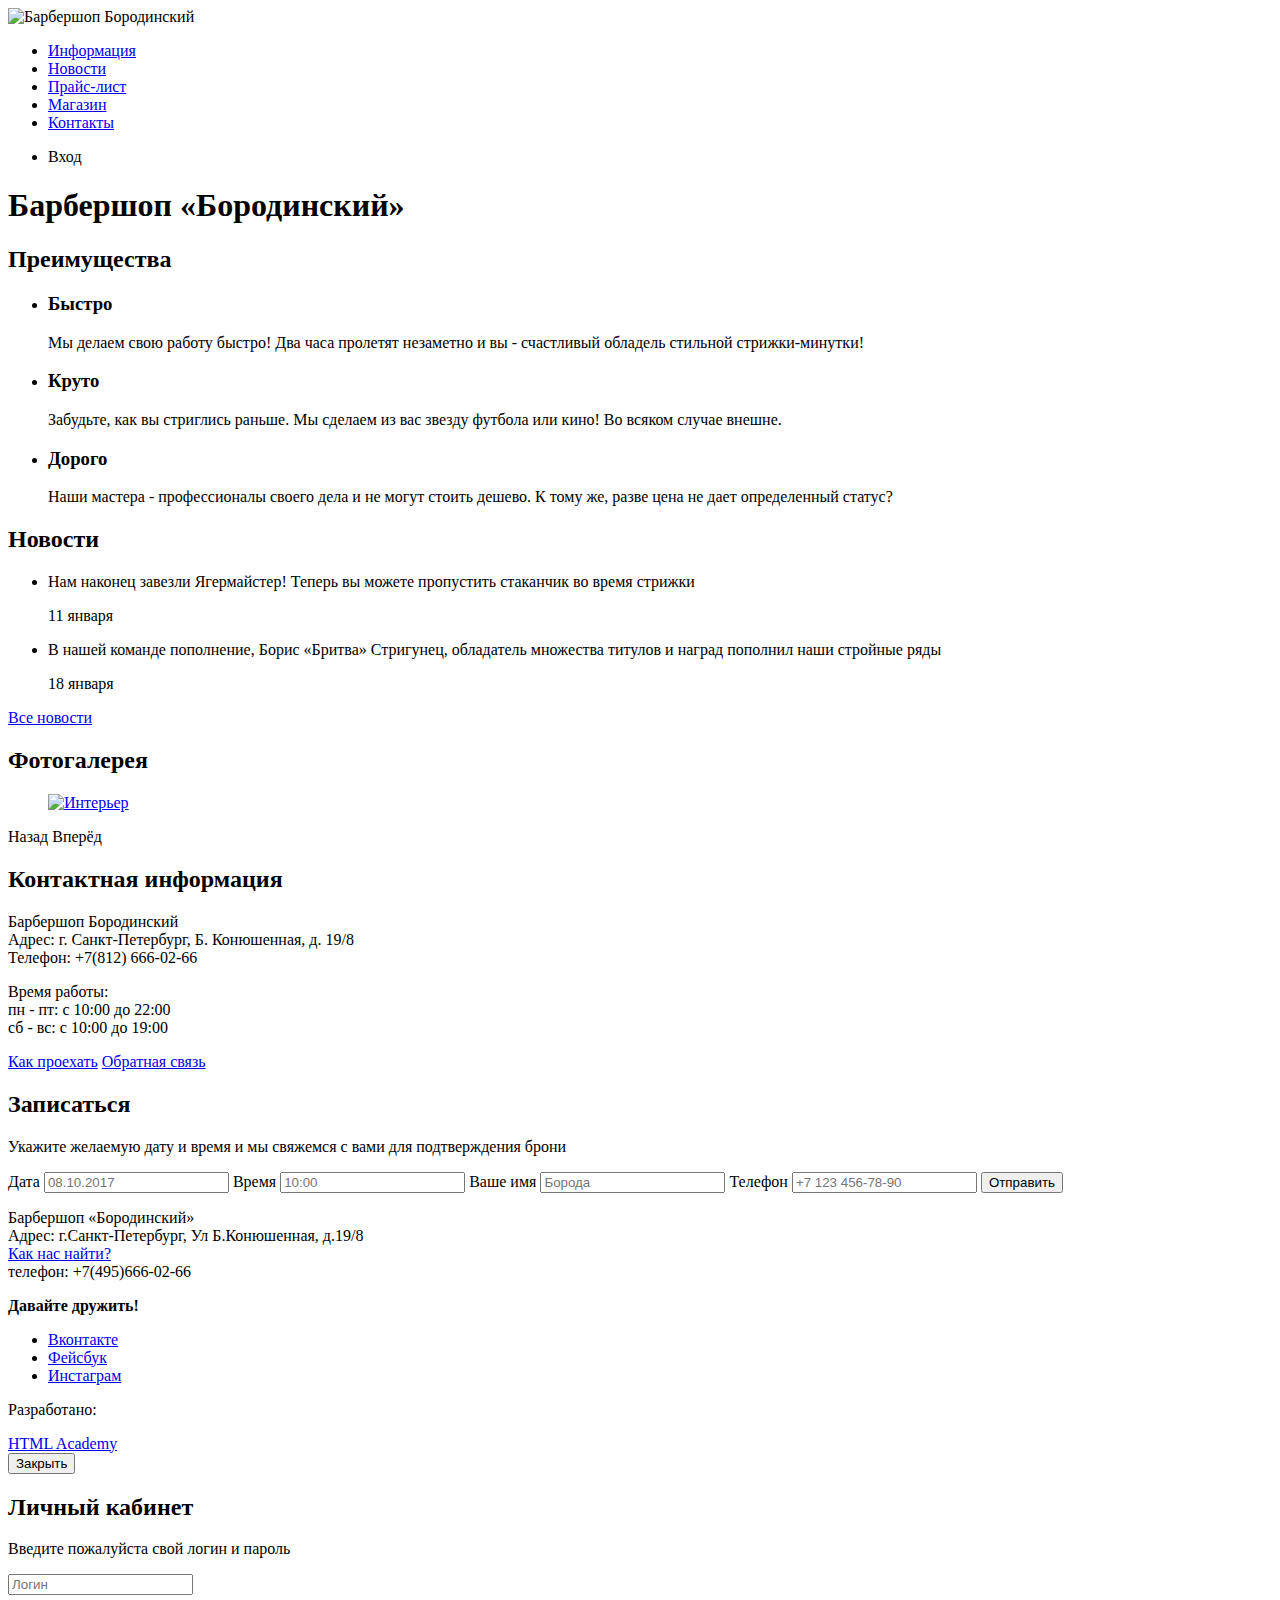
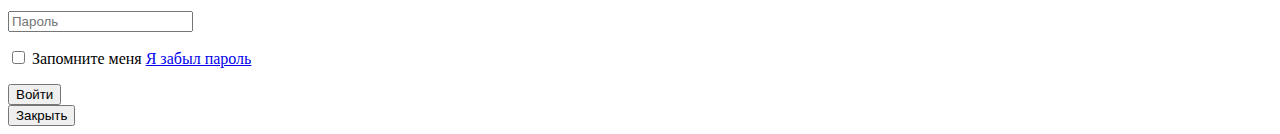
==== index.html @ fb4263bc "Небольшие поправки" ====
<!DOCTYPE html>
<html>
  <head>
    <meta charset="utf-8">
    <title>Барбершоп «Бородинский»</title>
  </head>
  <body>
    <header>
      <nav class="main-navigation">
        <div class="index-logo">
          <img src="img/index-logo.png" alt="Барбершоп Бородинский" width="368" height="204">
        </div>
        <ul class="site-navigation">
          <li>
            <a href="info.html">Информация</a>
          </li>
          <li>
            <a href="news.html">Новости</a>
          </li>
          <li>
            <a href="price.html">Прайс-лист</a>
          </li>
          <li>
            <a href="catalog.html">Магазин</a>
          </li>
          <li>
            <a href="contacts.html">Контакты</a>
          </li>
        </ul>
        <ul class="user-navigation">
          <li class="login-link">Вход</li>
        </ul>       
      </nav>
    </header>
    <main class="container">
      <h1 class="visually-hidden">Барбершоп «Бородинский»</h1>
      <section class="features">
        <h2 class="visually-hidden">Преимущества</h2>
        <ul class="features-list">
          <li class="features-item">
            <h3 class="features-name">Быстро</h3>
            <p>Мы делаем свою работу быстро! Два часа пролетят
               незаметно и вы - счастливый обладель стильной
             стрижки-минутки!</p>
          </li>
          <li class="features-item">
            <h3 class="features-name">Круто</h3>
            <p>Забудьте, как вы стриглись раньше. Мы сделаем из вас
              звезду футбола или кино! Во всяком случае внешне.</p>
          </li>
          <li class="features-item">
            <h3 class="features-name">Дорого</h3>
            <p>Наши мастера - профессионалы своего дела и не могут
               стоить дешево. К тому же, разве цена не дает
             определенный статус?</p>
          </li>
        </ul>
      </section>
      <section class="news">
        <h2>Новости</h2>
        <ul class="news-list">
          <li class="news-item">
            <p>Нам наконец завезли Ягермайстер! Теперь вы можете
               пропустить стаканчик во время стрижки</p>
            <time datetime="2016-01-11">11 января</time>
          </li>
          <li class="news-item">
            <p>В нашей команде пополнение, Борис «Бритва» 
               Стригунец, обладатель множества титулов и наград
             пополнил наши стройные ряды</p>
            <time datetime="2016-01-18">18 января</time>
          </li>     
        </ul>
        <a class="btn" href="news.html">Все новости</a>
      </section>
      <section class="gallery">
        <h2>Фотогалерея</h2>
        <figure class="gallery-content">
          <a href="#">
            <img src="img/studio.jpg" alt="Интерьер" width="286" height="164">
          </a>
        </figure>
        <span class="btn gallery-btn gallery-btn-back">Назад</span>
        <span class="btn gallery-btn gallery-btn-next">Вперёд</span>
      </section>
      <section class="contacts">
        <h2>Контактная информация</h2>
          <p>
            Барбершоп Бородинский<br>
            Адрес: г. Санкт-Петербург, Б. Конюшенная, д. 19/8<br>
            Телефон: +7(812) 666-02-66
          </p>
          <p>
            Время работы:<br>
            пн - пт: с 10:00 до 22:00<br>
            сб - вс: с 10:00 до 19:00
          </p>
          <a class="btn contacts-btn" href="map.html">Как проехать</a>
          <a class="btn contacts-btn" href="contacts.html">Обратная связь</a>        
      </section>
      <section class="appointment">
        <h2>Записаться</h2>
        <p class="appointment-info">
          Укажите желаемую дату и время и мы свяжемся
          с вами для подтверждения брони
        </p>
        <form class="appointment-form" action="http://echo.htmlacademy.ru" method="post">
          <label>Дата
            <input type="text" name="data" value="" placeholder="08.10.2017">
          </label>
          <label>Время
            <input type="text" name="time" value="" placeholder="10:00">
          </label>
          <label>Ваше имя
            <input type="text" name="name" value="" placeholder="Борода">
          </label>
          <label>Телефон
            <input type="text" name="phone" value="" placeholder="+7 123 456-78-90">
          </label>
          <button type="submit" class="btn">Отправить</button>
        </form>
      </section>
    </main>
    <footer class="main-footer">
      <div class="footer-contacts">
        <p>
          Барбершоп «Бородинский»<br>
          Адрес: г.Санкт-Петербург, Ул Б.Конюшенная, д.19/8<br>
          <a href="map.html">Как нас найти?</a><br>
          телефон: +7(495)666-02-66
        </p>
      </div>
      <div class="footer-social">
        <b>Давайте дружить!</b>
        <ul>
          <li>
            <a class="social-btn social-btn-vk" href="#">Вконтакте</a>
          </li>
          <li>
            <a class="social-btn social-btn-fb" href="#">Фейсбук</a>
          </li>
          <li>
            <a class="social-btn social-btn-inst" href="#">Инстаграм</a>
          </li>
        </ul>
      </div>
      <div class="footer-copyright">
        <p>Разработано:</p>
        <a class="btn" href="http://htmlacademy.ru">HTML Academy</a>
      </div>
    </footer>
    <section class="modal modal-login">
      <button class="modal-content-close" type="button" title="Закрыть">Закрыть</button>
      <h2 class="modal-login-title">Личный кабинет</h2>
      <p>Введите пожалуйста свой логин и пароль</p>
      <form class="login-form" action="https://echo.htmlacademy.ru" method="post">
        <p>
          <input class="login-icon-user" type="text" name="login" placeholder="Логин">
        </p>
        <p>
          <input class="login-icon-password" type="password" name="password" placeholder="Пароль">
        </p>
        <p>
          <label class="login-checkbox">
            <input type="checkbox" name="remember" class="visually-hidden">
            Запомните меня
          </label>
          <a href="#" class="restore">Я забыл пароль</a>
        </p>
        <button class="btn" type="submit">Войти</button>      
      </form>  
    </section>
    <section class="modal modal-map">
      <button class="modal-content-close" type="button" title="Закрыть">Закрыть</button>
      <div id="yandex-map"></div>
    </section>
  </body>
</html>
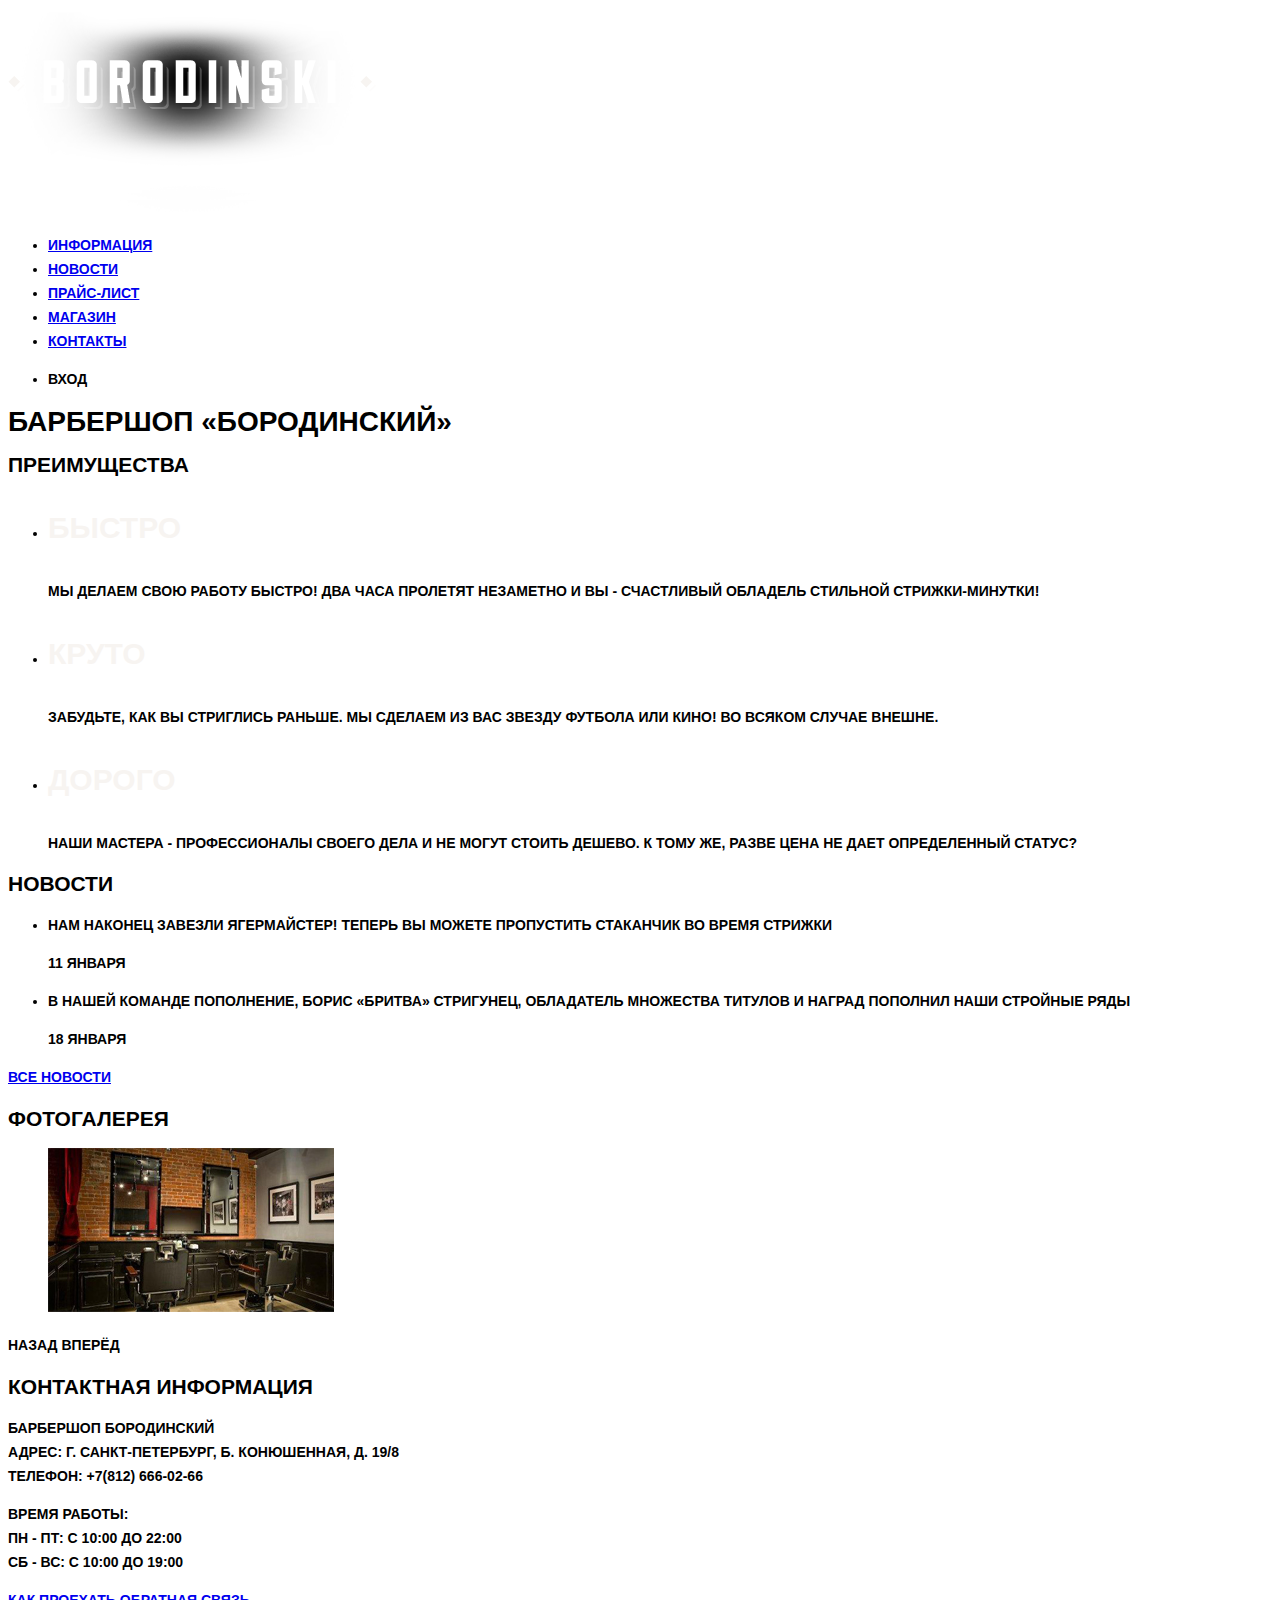
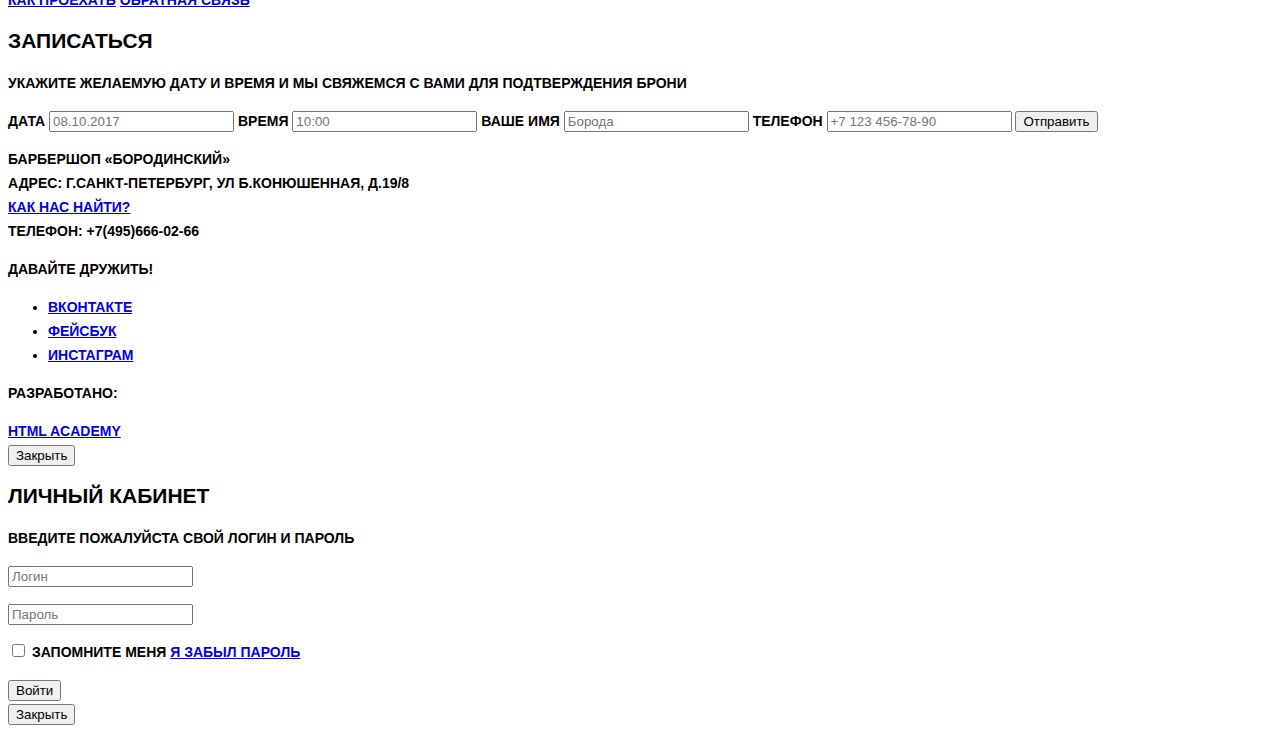
==== commit 23a06f30: "Текстовые стили для body и для заголовков двух типов" ====
--- a/index.html
+++ b/index.html
@@ -3,6 +3,7 @@
   <head>
     <meta charset="utf-8">
     <title>Барбершоп «Бородинский»</title>
+    <link href="css/style.css" rel="stylesheet">
   </head>
   <body>
     <header>
--- a/css/style.css
+++ b/css/style.css
@@ -0,0 +1,24 @@
+body {
+  font-size: 14px;
+  line-height: 24px;
+  color: #000000;
+  font-weight: bold;
+  font-family: "PT Sans Narrow", sans-serif;
+  text-transform: uppercase;
+}
+
+.page-title {
+  font-size: 30px;
+  line-height: 42px;
+  color: #000000;
+  font-weight: bold;
+  font-family: "PT Sans Narrow", sans-serif;
+}
+
+.features-name {
+  font-size: 30px;
+  line-height: 42px;
+  color: #f7f4f1;
+  font-weight: bold;
+  font-family: "PT Sans Narrow", sans-serif;
+}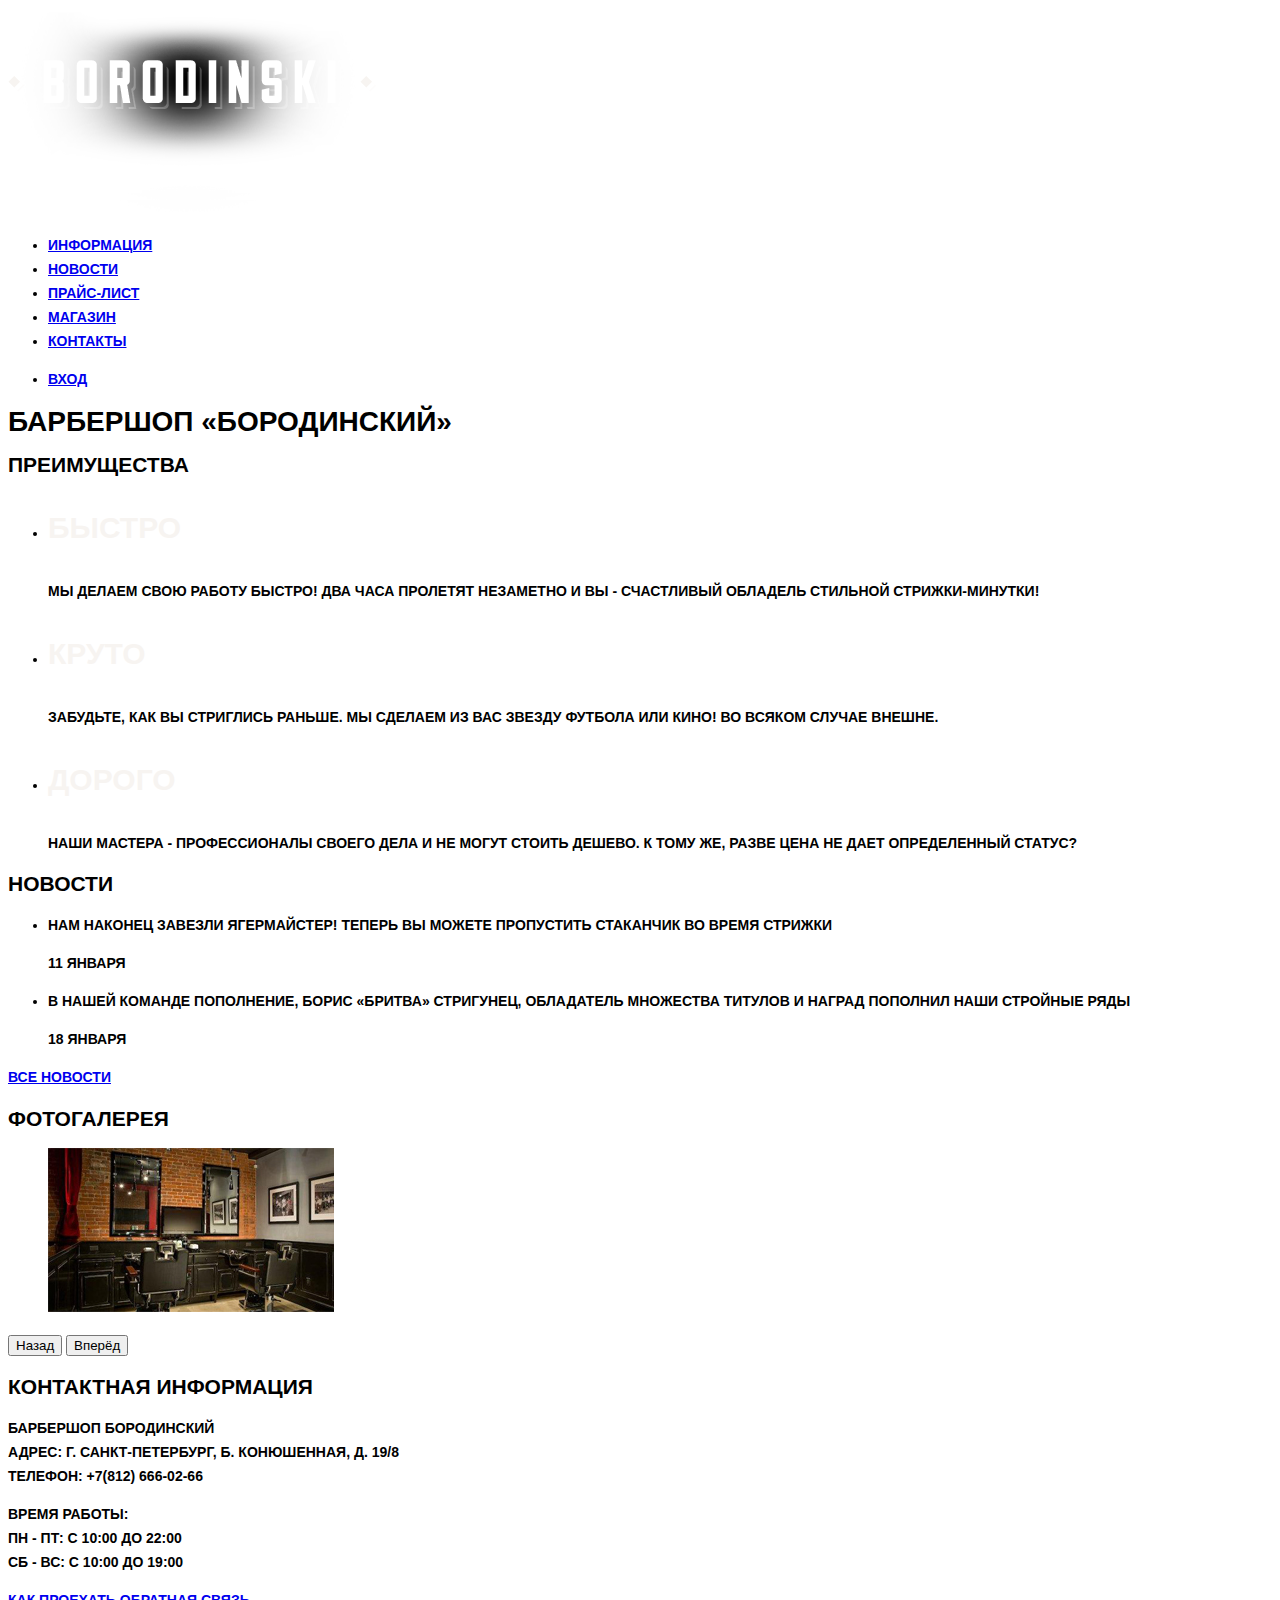
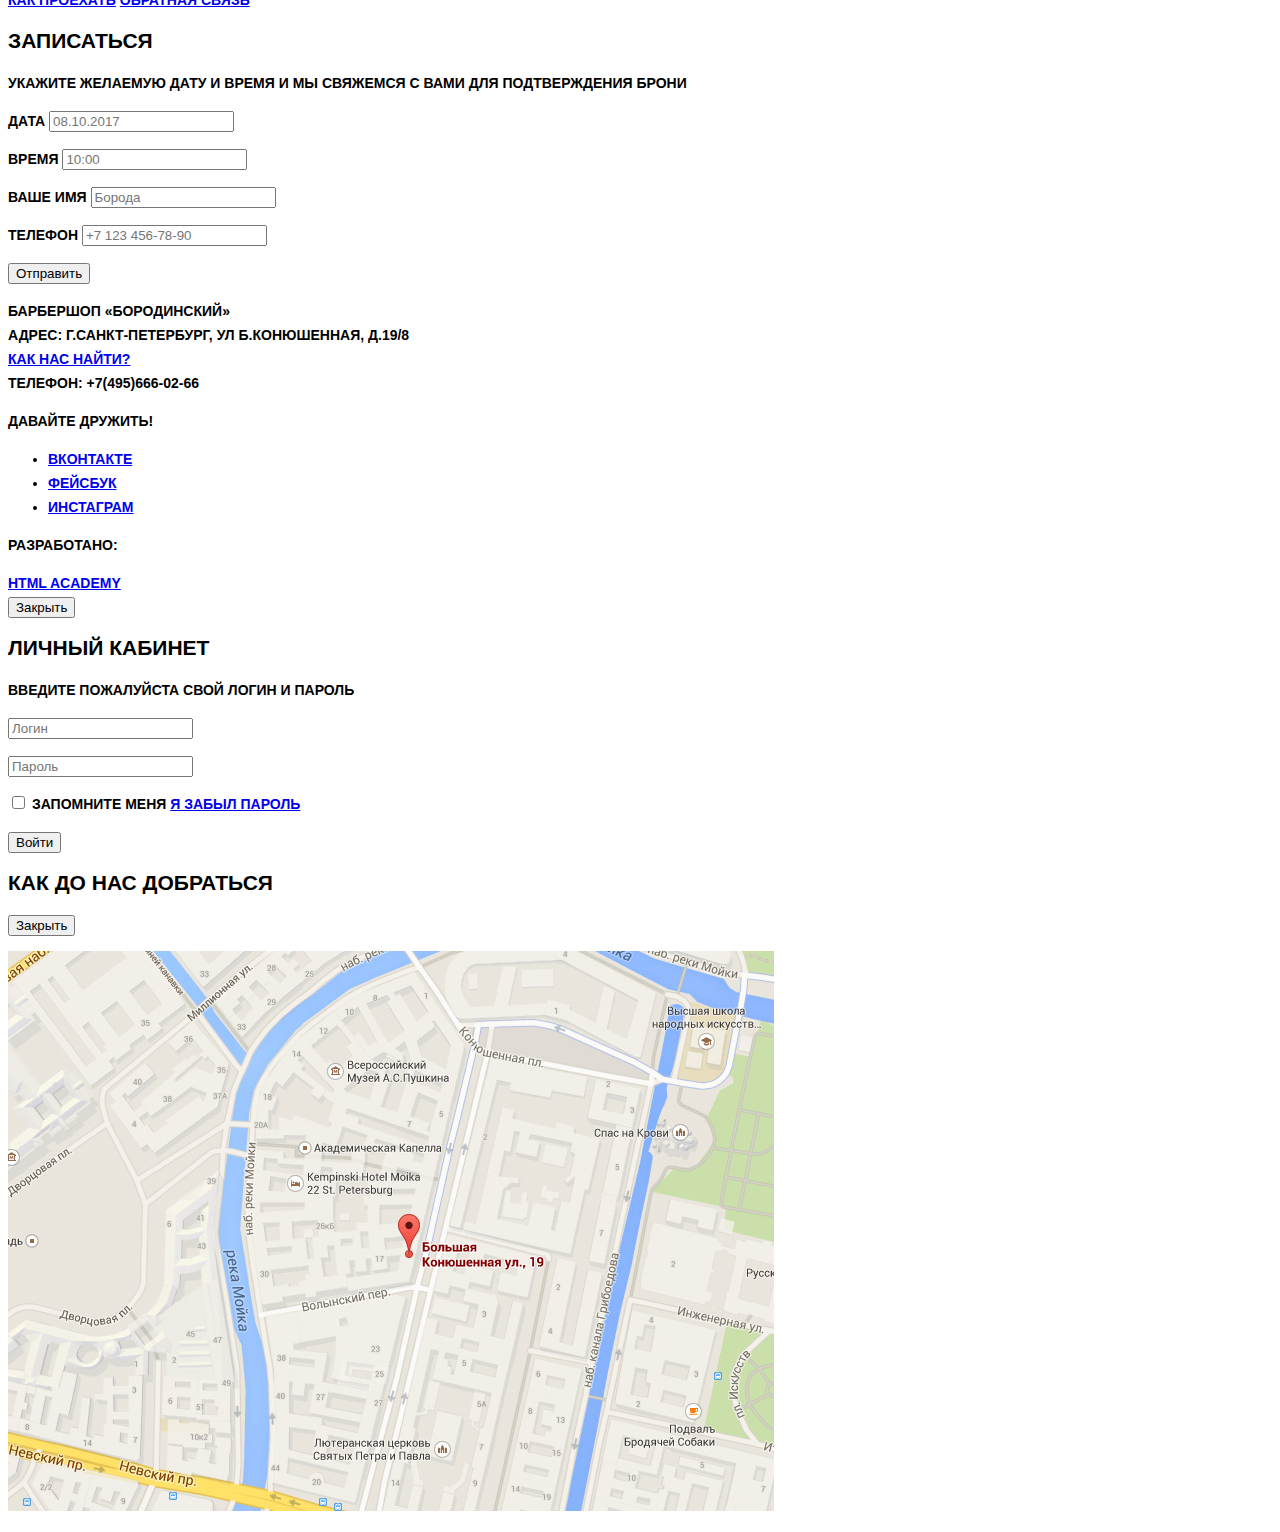
==== commit 7d93d147: "Изменения по доступности" ====
--- a/index.html
+++ b/index.html
@@ -1,12 +1,12 @@
 <!DOCTYPE html>
-<html>
+<html lang="ru">
   <head>
     <meta charset="utf-8">
     <title>Барбершоп «Бородинский»</title>
     <link href="css/style.css" rel="stylesheet">
   </head>
   <body>
-    <header>
+    <header class="main-header">
       <nav class="main-navigation">
         <div class="index-logo">
           <img src="img/index-logo.png" alt="Барбершоп Бородинский" width="368" height="204">
@@ -29,7 +29,9 @@
           </li>
         </ul>
         <ul class="user-navigation">
-          <li class="login-link">Вход</li>
+          <li class="login-link">
+            <a class="login-link" href="login.html">Вход</a>
+          </li>
         </ul>       
       </nav>
     </header>
@@ -81,8 +83,8 @@
             <img src="img/studio.jpg" alt="Интерьер" width="286" height="164">
           </a>
         </figure>
-        <span class="btn gallery-btn gallery-btn-back">Назад</span>
-        <span class="btn gallery-btn gallery-btn-next">Вперёд</span>
+        <button class="btn gallery-btn gallery-btn-back" type="button">Назад</button>
+        <button class="btn gallery-btn gallery-btn-next" type="button">Вперёд</button>
       </section>
       <section class="contacts">
         <h2>Контактная информация</h2>
@@ -106,18 +108,22 @@
           с вами для подтверждения брони
         </p>
         <form class="appointment-form" action="http://echo.htmlacademy.ru" method="post">
-          <label>Дата
-            <input type="text" name="data" value="" placeholder="08.10.2017">
-          </label>
-          <label>Время
-            <input type="text" name="time" value="" placeholder="10:00">
-          </label>
-          <label>Ваше имя
-            <input type="text" name="name" value="" placeholder="Борода">
-          </label>
-          <label>Телефон
-            <input type="text" name="phone" value="" placeholder="+7 123 456-78-90">
-          </label>
+          <p class="appointment-item">
+            <label for="appointment-data">Дата</label>
+            <input id="appointment-data" type="text" name="data" value="" placeholder="08.10.2017">     
+          </p>  
+          <p class="appointment-item">
+            <label for="appointment-time">Время</label>
+            <input id="appointment-time" type="text" name="time" value="" placeholder="10:00">
+          </p>
+          <p class="appointment-item">
+            <label for="appointment-name">Ваше имя</label>
+              <input id="appointment-name" type="text" name="name" value="" placeholder="Борода">          
+          </p>
+          <p class="appointment-item">
+            <label for="appointment-phone">Телефон</label>
+            <input id="appointment-phone" type="text" name="phone" value="" placeholder="+7 123 456-78-90"> 
+          </p>
           <button type="submit" class="btn">Отправить</button>
         </form>
       </section>
@@ -151,19 +157,23 @@
       </div>
     </footer>
     <section class="modal modal-login">
-      <button class="modal-content-close" type="button" title="Закрыть">Закрыть</button>
+      <button class="modal-close" type="button" title="Закрыть">Закрыть</button>
       <h2 class="modal-login-title">Личный кабинет</h2>
       <p>Введите пожалуйста свой логин и пароль</p>
       <form class="login-form" action="https://echo.htmlacademy.ru" method="post">
         <p>
-          <input class="login-icon-user" type="text" name="login" placeholder="Логин">
+          <label for="user-login" class="visually-hidden"></label>
+          <input id="user-login" class="login-icon-user" type="text" name="login" placeholder="Логин">
         </p>
         <p>
-          <input class="login-icon-password" type="password" name="password" placeholder="Пароль">
+          <label for="user-password" class="visually-hidden"></label>
+          <input id="user-password" class="login-icon-password" type="password" 
+            name="password" placeholder="Пароль">
         </p>
-        <p>
+        <p class="login-password-info">
           <label class="login-checkbox">
             <input type="checkbox" name="remember" class="visually-hidden">
+            <span class="checkbox-indicator"></span>
             Запомните меня
           </label>
           <a href="#" class="restore">Я забыл пароль</a>
@@ -172,7 +182,12 @@
       </form>  
     </section>
     <section class="modal modal-map">
-      <button class="modal-content-close" type="button" title="Закрыть">Закрыть</button>
+      <h2 class="visually-hidden">Как до нас добраться</h2>
+      <button class="modal-close" type="button" title="Закрыть">Закрыть</button>
+      <p>
+        <img src="img/map.jpg" width="766" height="560" 
+          alt="Офис компании ул. Большая Конюшенная 19/8, Санкт-Петербург">
+      </p>     
       <div id="yandex-map"></div>
     </section>
   </body>
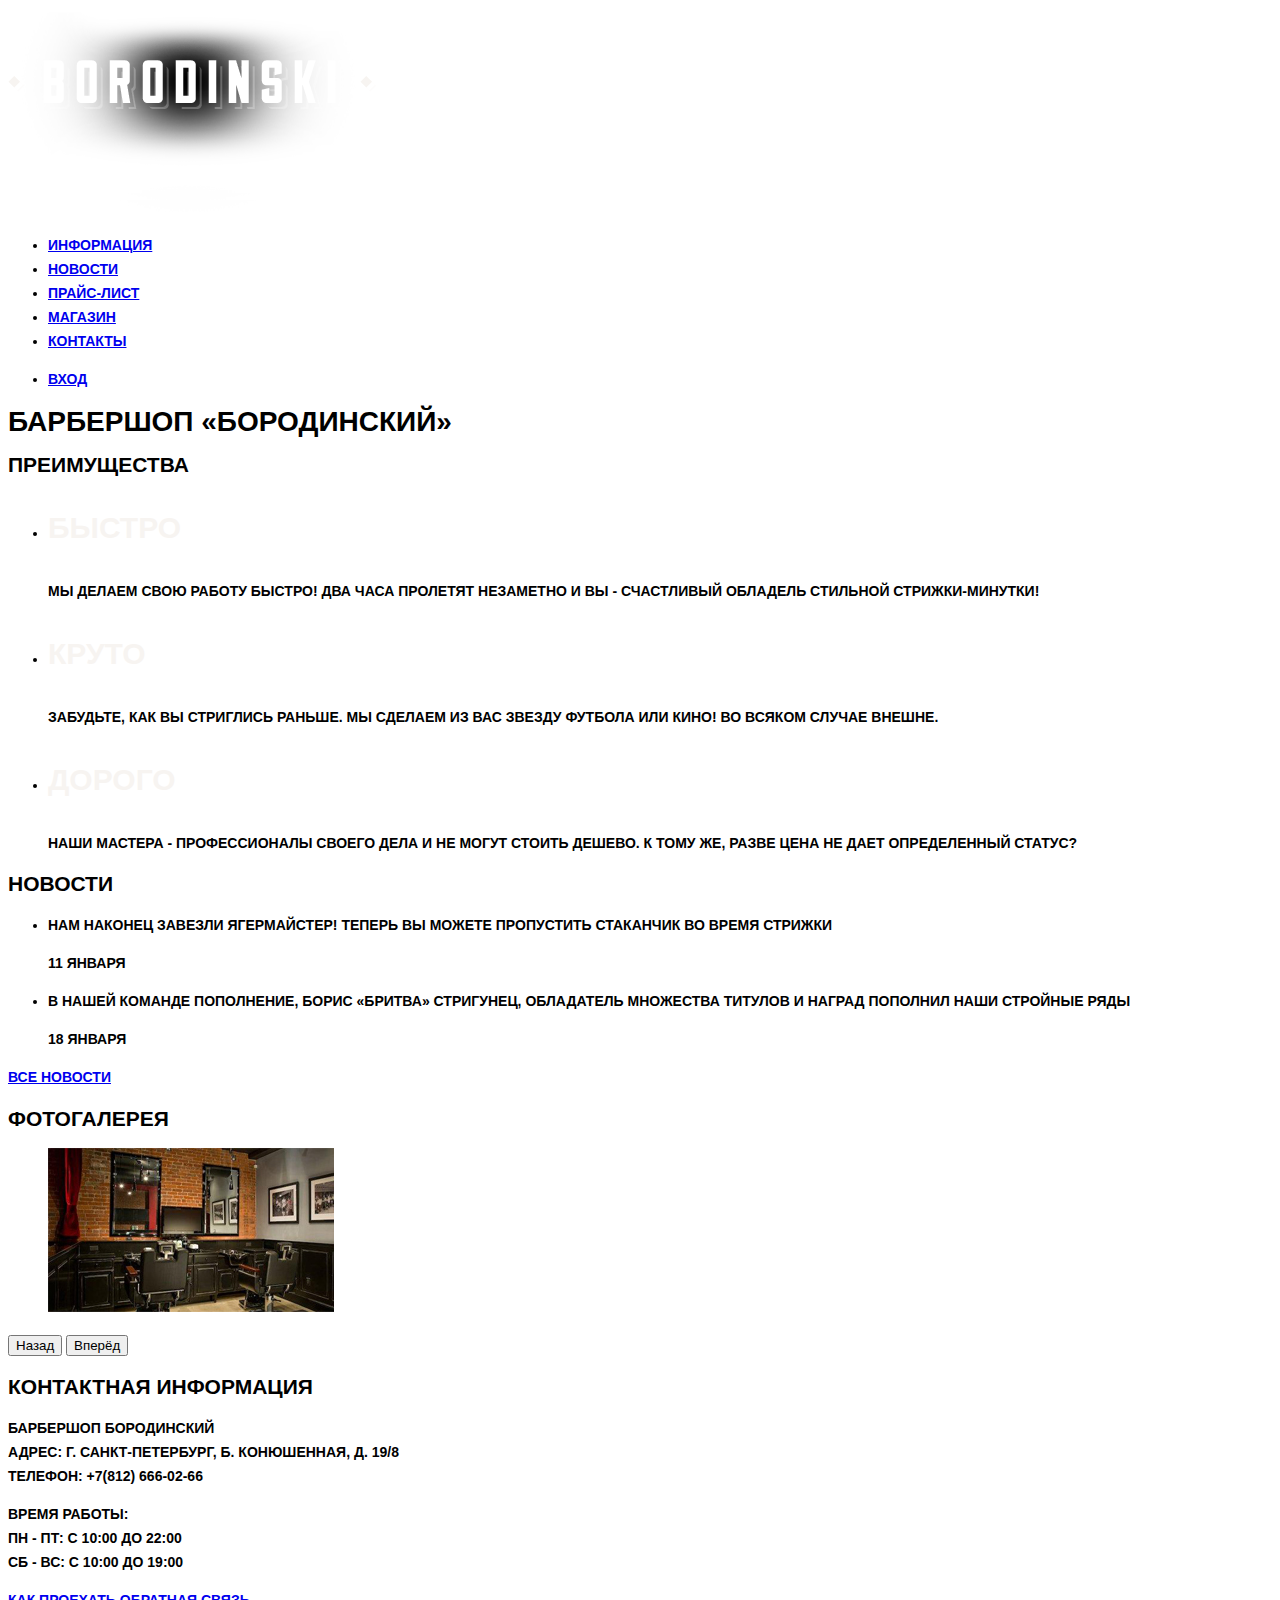
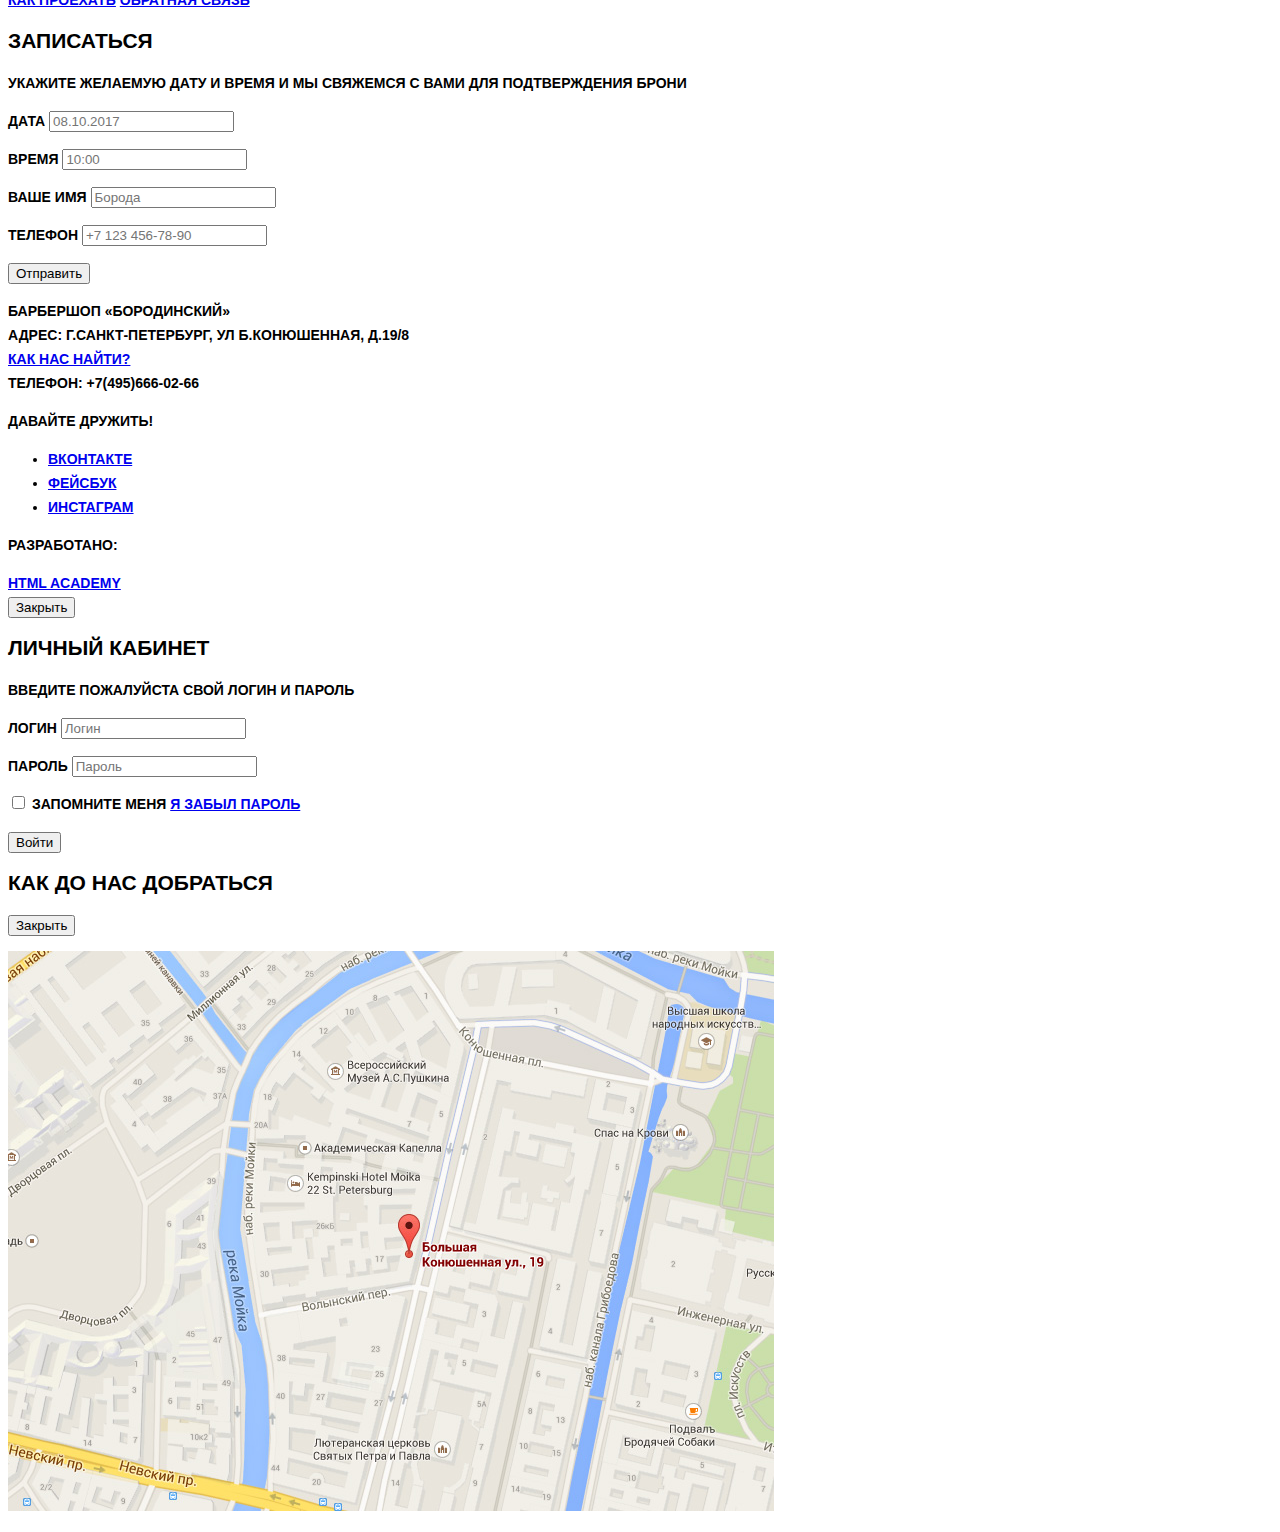
==== commit 5edd742c: "Небольшие поправки" ====
--- a/index.html
+++ b/index.html
@@ -162,11 +162,11 @@
       <p>Введите пожалуйста свой логин и пароль</p>
       <form class="login-form" action="https://echo.htmlacademy.ru" method="post">
         <p>
-          <label for="user-login" class="visually-hidden"></label>
+          <label for="user-login" class="visually-hidden">Логин</label>
           <input id="user-login" class="login-icon-user" type="text" name="login" placeholder="Логин">
         </p>
         <p>
-          <label for="user-password" class="visually-hidden"></label>
+          <label for="user-password" class="visually-hidden">Пароль</label>
           <input id="user-password" class="login-icon-password" type="password" 
             name="password" placeholder="Пароль">
         </p>
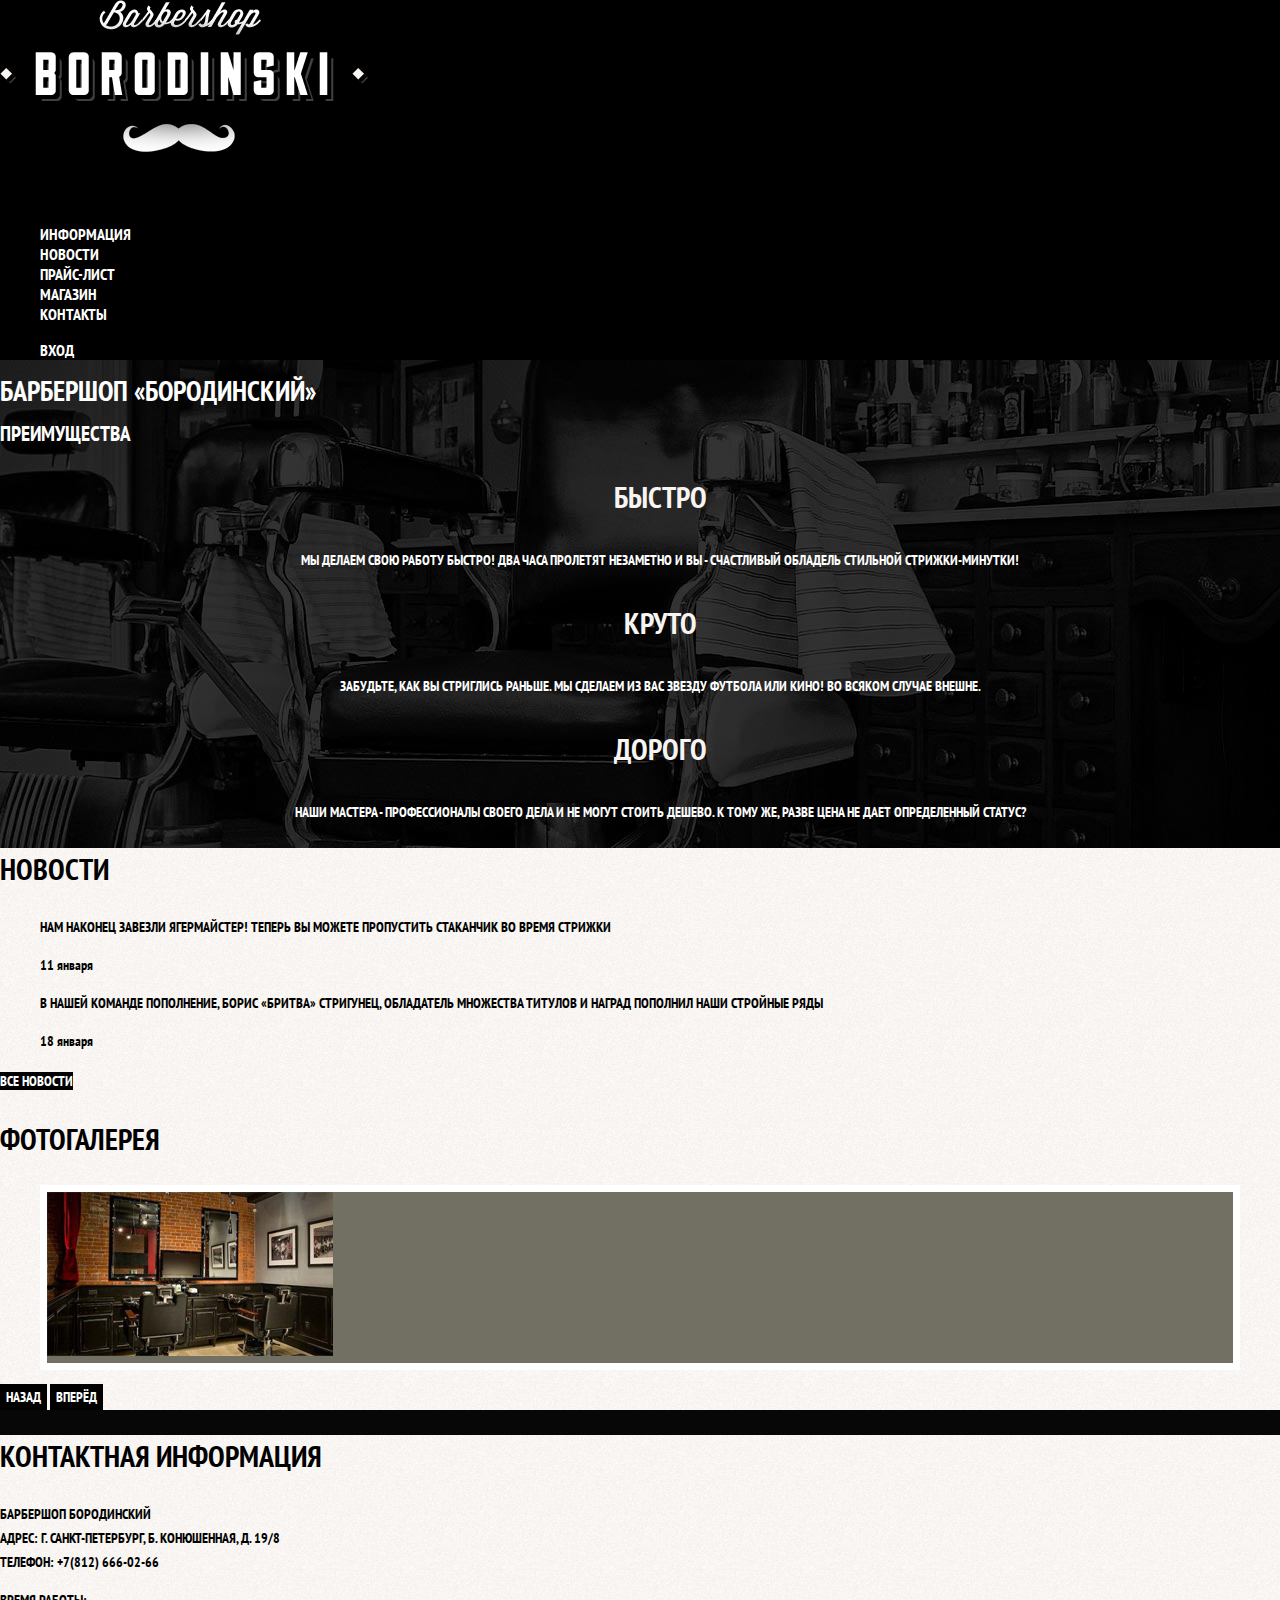
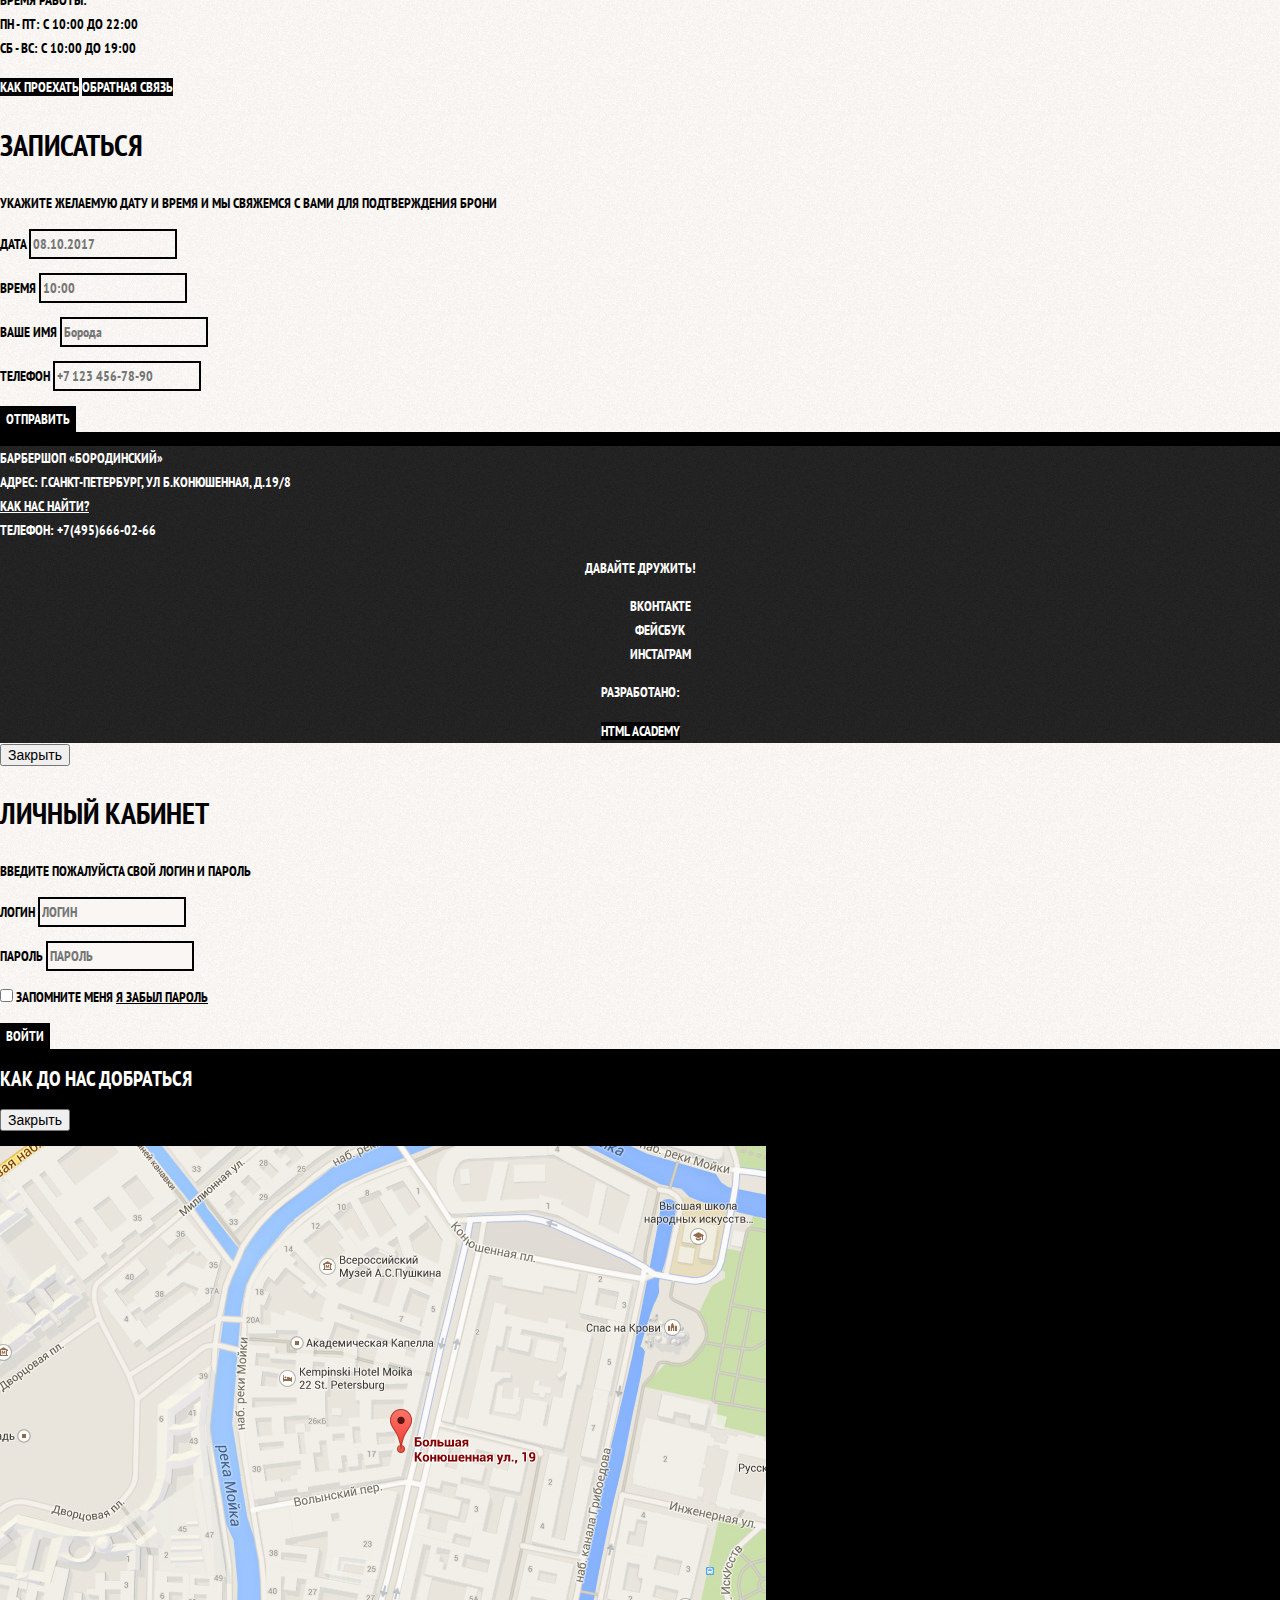
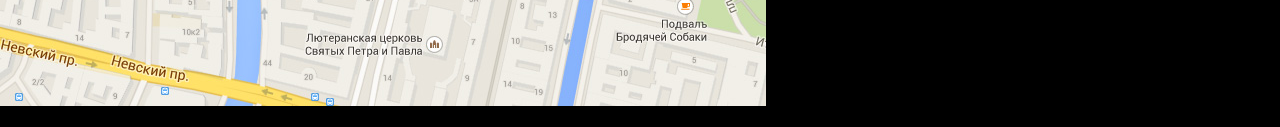
==== commit 8f30f302: "Базовая стилизация" ====
--- a/index.html
+++ b/index.html
@@ -3,6 +3,8 @@
   <head>
     <meta charset="utf-8">
     <title>Барбершоп «Бородинский»</title>
+    <link href="https://fonts.googleapis.com/css?family=PT+Sans+Narrow:400,700&amp;subset=cyrillic" rel="stylesheet">
+    <link href="css/normalize.css" rel="stylesheet">
     <link href="css/style.css" rel="stylesheet">
   </head>
   <body>
@@ -29,7 +31,7 @@
           </li>
         </ul>
         <ul class="user-navigation">
-          <li class="login-link">
+          <li class="login">
             <a class="login-link" href="login.html">Вход</a>
           </li>
         </ul>       
@@ -59,74 +61,78 @@
           </li>
         </ul>
       </section>
-      <section class="news">
-        <h2>Новости</h2>
-        <ul class="news-list">
-          <li class="news-item">
-            <p>Нам наконец завезли Ягермайстер! Теперь вы можете
-               пропустить стаканчик во время стрижки</p>
-            <time datetime="2016-01-11">11 января</time>
-          </li>
-          <li class="news-item">
-            <p>В нашей команде пополнение, Борис «Бритва» 
-               Стригунец, обладатель множества титулов и наград
-             пополнил наши стройные ряды</p>
-            <time datetime="2016-01-18">18 января</time>
-          </li>     
-        </ul>
-        <a class="btn" href="news.html">Все новости</a>
-      </section>
-      <section class="gallery">
-        <h2>Фотогалерея</h2>
-        <figure class="gallery-content">
-          <a href="#">
-            <img src="img/studio.jpg" alt="Интерьер" width="286" height="164">
-          </a>
-        </figure>
-        <button class="btn gallery-btn gallery-btn-back" type="button">Назад</button>
-        <button class="btn gallery-btn gallery-btn-next" type="button">Вперёд</button>
-      </section>
-      <section class="contacts">
-        <h2>Контактная информация</h2>
-          <p>
-            Барбершоп Бородинский<br>
-            Адрес: г. Санкт-Петербург, Б. Конюшенная, д. 19/8<br>
-            Телефон: +7(812) 666-02-66
+      <div class="index-columns">
+        <section class="news">
+          <h2>Новости</h2>
+          <ul class="news-list">
+            <li class="news-item">
+              <p>Нам наконец завезли Ягермайстер! Теперь вы можете
+                 пропустить стаканчик во время стрижки</p>
+              <time datetime="2016-01-11">11 января</time>
+            </li>
+            <li class="news-item">
+              <p>В нашей команде пополнение, Борис «Бритва» 
+                 Стригунец, обладатель множества титулов и наград
+               пополнил наши стройные ряды</p>
+              <time datetime="2016-01-18">18 января</time>
+            </li>     
+          </ul>
+          <a class="btn" href="news.html">Все новости</a>
+        </section>
+        <section class="gallery">
+          <h2>Фотогалерея</h2>
+          <figure class="gallery-content">
+            <a href="#">
+              <img src="img/studio.jpg" alt="Интерьер" width="286" height="164">
+            </a>
+          </figure>
+          <button class="btn gallery-btn gallery-btn-back" type="button">Назад</button>
+          <button class="btn gallery-btn gallery-btn-next" type="button">Вперёд</button>
+        </section>
+      </div>
+      <div class="index-columns">
+        <section class="contacts">
+          <h2>Контактная информация</h2>
+            <p>
+              Барбершоп Бородинский<br>
+              Адрес: г. Санкт-Петербург, Б. Конюшенная, д. 19/8<br>
+              Телефон: +7(812) 666-02-66
+            </p>
+            <p>
+              Время работы:<br>
+              пн - пт: с 10:00 до 22:00<br>
+              сб - вс: с 10:00 до 19:00
+            </p>
+            <a class="btn contacts-btn" href="map.html">Как проехать</a>
+            <a class="btn contacts-btn" href="contacts.html">Обратная связь</a>        
+        </section>
+        <section class="appointment">
+          <h2>Записаться</h2>
+          <p class="appointment-info">
+            Укажите желаемую дату и время и мы свяжемся
+            с вами для подтверждения брони
           </p>
-          <p>
-            Время работы:<br>
-            пн - пт: с 10:00 до 22:00<br>
-            сб - вс: с 10:00 до 19:00
-          </p>
-          <a class="btn contacts-btn" href="map.html">Как проехать</a>
-          <a class="btn contacts-btn" href="contacts.html">Обратная связь</a>        
-      </section>
-      <section class="appointment">
-        <h2>Записаться</h2>
-        <p class="appointment-info">
-          Укажите желаемую дату и время и мы свяжемся
-          с вами для подтверждения брони
-        </p>
-        <form class="appointment-form" action="http://echo.htmlacademy.ru" method="post">
-          <p class="appointment-item">
-            <label for="appointment-data">Дата</label>
-            <input id="appointment-data" type="text" name="data" value="" placeholder="08.10.2017">     
-          </p>  
-          <p class="appointment-item">
-            <label for="appointment-time">Время</label>
-            <input id="appointment-time" type="text" name="time" value="" placeholder="10:00">
-          </p>
-          <p class="appointment-item">
-            <label for="appointment-name">Ваше имя</label>
-              <input id="appointment-name" type="text" name="name" value="" placeholder="Борода">          
-          </p>
-          <p class="appointment-item">
-            <label for="appointment-phone">Телефон</label>
-            <input id="appointment-phone" type="text" name="phone" value="" placeholder="+7 123 456-78-90"> 
-          </p>
-          <button type="submit" class="btn">Отправить</button>
-        </form>
-      </section>
+          <form class="appointment-form" action="http://echo.htmlacademy.ru" method="post">
+            <p class="appointment-item">
+              <label for="appointment-data">Дата</label>
+              <input id="appointment-data" type="text" name="data" value="" placeholder="08.10.2017">     
+            </p>  
+            <p class="appointment-item">
+              <label for="appointment-time">Время</label>
+              <input id="appointment-time" type="text" name="time" value="" placeholder="10:00">
+            </p>
+            <p class="appointment-item">
+              <label for="appointment-name">Ваше имя</label>
+                <input id="appointment-name" type="text" name="name" value="" placeholder="Борода">          
+            </p>
+            <p class="appointment-item">
+              <label for="appointment-phone">Телефон</label>
+              <input id="appointment-phone" type="text" name="phone" value="" placeholder="+7 123 456-78-90"> 
+            </p>
+            <button type="submit" class="btn">Отправить</button>
+          </form>
+        </section>
+      </div>
     </main>
     <footer class="main-footer">
       <div class="footer-contacts">
--- a/css/style.css
+++ b/css/style.css
@@ -1,24 +1,356 @@
 body {
+  margin: 0;
+  padding: 0;
+
   font-size: 14px;
   line-height: 24px;
-  color: #000000;
+  color: #ffffff;
   font-weight: bold;
-  font-family: "PT Sans Narrow", sans-serif;
+  font-family: "PT Sans Narrow", "Arial", sans-serif;
   text-transform: uppercase;
+
+  background-color: #000000;
+  background-image: url(../img/bg-index.jpg);
+  background-position: top center;
+  background-repeat: no-repeat;
+}
+
+.inner-page {
+  color: #000000;
+
+  background-color: #f9f6f3;
+  background-image: url(../img/bg-main-block.png);
+  background-position: 0 0;
+  background-repeat: repeat;
+}
+
+a {
+  text-decoration: none;
+}
+
+.btn {
+  font: inherit;
+
+  text-align: center;
+  color: #ffffff;
+  vertical-align: middle;
+  text-transform: uppercase;
+
+  background-color: #000000;
+  border: none;
+}
+
+.btn:hover,
+.btn:focus,
+.btn:active {
+  background-color: #663d15;
+}
+
+.main-navigation {
+  font-size: 16px;
+  line-height: 20px;
+  color: #ffffff;
+
+  background-color: #000000;
+}
+
+.site-navigation,
+.user-navigation {
+  list-style: none;
+}
+
+.site-navigation a,
+.user-navigation a {
+  color: #ffffff;
+}
+
+.site-navigation a:hover,
+.site-navigation a:focus,
+.user-navigation a:hover,
+.user-navigation a:focus {
+  background-color: #242424;
+}
+
+.features-list {
+  list-style: none;
+}
+
+.features-item {
+  text-align: center;
+}
+
+.features-item .features-name {
+  font-size: 30px;
+  line-height: 42px;
+  color: #f7f4f1;
+}
+
+.index-columns {
+  color: #000000;
+
+  background-color: #f9f6f3;
+  background-image: url(../img/bg-main-block.png);
+  background-position: 0 0;
+  background-repeat: repeat;
+}
+
+.index-columns h2 {
+  font-size: 30px;
+  line-height: 42px;
+}
+
+.news-list {
+  list-style: none;
+}
+
+.news-item time {
+  text-transform: none;
+}
+
+.gallery-content {
+  background-color: #727062;
+  border: 7px solid #ffffff;
+}
+
+.appointment-item input {
+  font: inherit;
+
+  background-color: transparent;
+  border: 2px solid #000101;
+}
+
+.appointment-item input:focus {
+  border-color: #663d15;
 }
 
 .page-title {
   font-size: 30px;
   line-height: 42px;
-  color: #000000;
-  font-weight: bold;
-  font-family: "PT Sans Narrow", sans-serif;
-}
-
-.features-name {
+}
+
+.breadcrumbs {
+  list-style: none;
+}
+
+.breadcrumbs a {
+  color: #000000;
+}
+
+.breadcrumbs a:hover,
+.breadcrumbs a:focus {
+  text-decoration: underline;
+}
+
+.breadcrumbs-current {
+  color: #aba9a7;
+}
+
+.filter fieldset {
+  border: none;
+}
+
+.filter legend {
+  font-size: 24px;
+  line-height: 30px;
+}
+
+.filter ul {
+  list-style: none;
+  line-height: 18px;
+}
+
+.filter-option label:hover,
+.filter-option label:focus {
+  color: #663d15;
+}
+
+.filter-input:disabled .filter-option label {
+  color: #000000;
+
+  opacity: 0.5;
+}
+
+.catalog-list {
+  list-style: none;
+}
+
+.catalog-item {
+  background-color: #f7f7f7;
+  box-shadow: 0 0 10px rgba(0, 0, 0, 0.1);
+}
+
+.catalog-item:hover {
+  box-shadow: 0 0 10px rgba(0, 0, 0, 0.2);
+}
+
+.catalog-item a {
+  color: #000000;
+}
+
+.catalog-item h3 {
+  font-size: 14px;
+  line-height: 18px;
+}
+
+.catalog-category {
+  text-transform: none;
+}
+
+.catalog-item-price span {
+  font-size: 14px;
+  line-height: 20px;
+  text-align: center;
+
+  background-color: #e5e5e5;
+}
+
+.catalog-item-price .btn {
+  line-height: 20px;
+  color: #ffffff;
+}
+
+.paginator-list {
+  list-style: none;
+}
+
+.paginator-item a {
+  color: #ffffff;
+
+  background-color: #000000;
+}
+
+.paginator-item a:hover,
+ .paginator-item a:focus,
+.paginator-item a:active {
+  background-color: #663d15;
+}
+
+.paginator-item-current a,
+.paginator-item-current a:hover,
+.paginator-item-current a:active,
+.paginator-item-current a:focus {
+  color: #000000;
+
+  background-color: #ffffff;
+}
+
+.product-photo-preview {
+  list-style: none;
+}
+
+.product-photo-preview li {
+  box-shadow: 0 0 10px 2px rgba(0, 0, 0, 0.1);
+}
+
+.product-photo-full {
+  box-shadow: 0 0 10px 2px rgba(0, 0, 0, 0.1);
+}
+
+.product-article {
+  text-align: right;
+  color: #aeaeae;
+}
+
+.product-price span {
+  line-height: 20px;
+  text-align: center;
+
+  background-color: #e5e5e5;
+}
+
+.product-info h3 {
+  font-size: 24px;
+  line-height: 30px;
+}
+
+.product-info ul {
+  list-style: none;
+}
+
+.main-footer {
+  color: #ffffff;
+
+  background-color: #242424;
+  background-image: url(../img/bg-footer.png);
+
+  background-position: 0 0;
+  background-repeat: repeat;
+}
+
+.footer-contacts a {
+  color: #ffffff;
+  text-decoration: underline;
+}
+
+.footer-contacts a:hover,
+.footer-contacts a:focus {
+  text-decoration: none;
+}
+
+.footer-social {
+  text-align: center;
+}
+
+.footer-social ul {
+  list-style: none;
+}
+
+.social-btn {
+  color: #ffffff;
+}
+
+.footer-copyright {
+  text-align: center;
+}
+
+.footer-copyright .btn:hover,
+.footer-copyright .btn:focus {
+  color: #000000;
+
+  background-color: #ffffff;
+}
+
+.modal-login {
+  color: #000000;
+
+  background-color: #f7f4f1;
+  background-image: url(../img/bg-main-block.png);
+  background-position: 0 0;
+  background-repeat: repeat;
+}
+
+.modal-login-title {
   font-size: 30px;
   line-height: 42px;
-  color: #f7f4f1;
-  font-weight: bold;
-  font-family: "PT Sans Narrow", sans-serif;
-}+}
+
+.login-form .login-icon-user,
+.login-form .login-icon-password {
+  font: inherit;
+  color: #000000;
+  text-transform: uppercase;
+
+  background-color: #f9f6f3;
+  border: 2px solid #000000;
+}
+
+.login-form .input:focus {
+  border-color: #663d15;
+}
+
+.login-checkbox:hover,
+.login-checkbox:focus {
+  color: #663d15;
+}
+
+.restore {
+  color: #000000;
+  text-decoration: underline;
+}
+
+.restore:hover,
+.restore:focus {
+  text-decoration: none;
+}
+
+
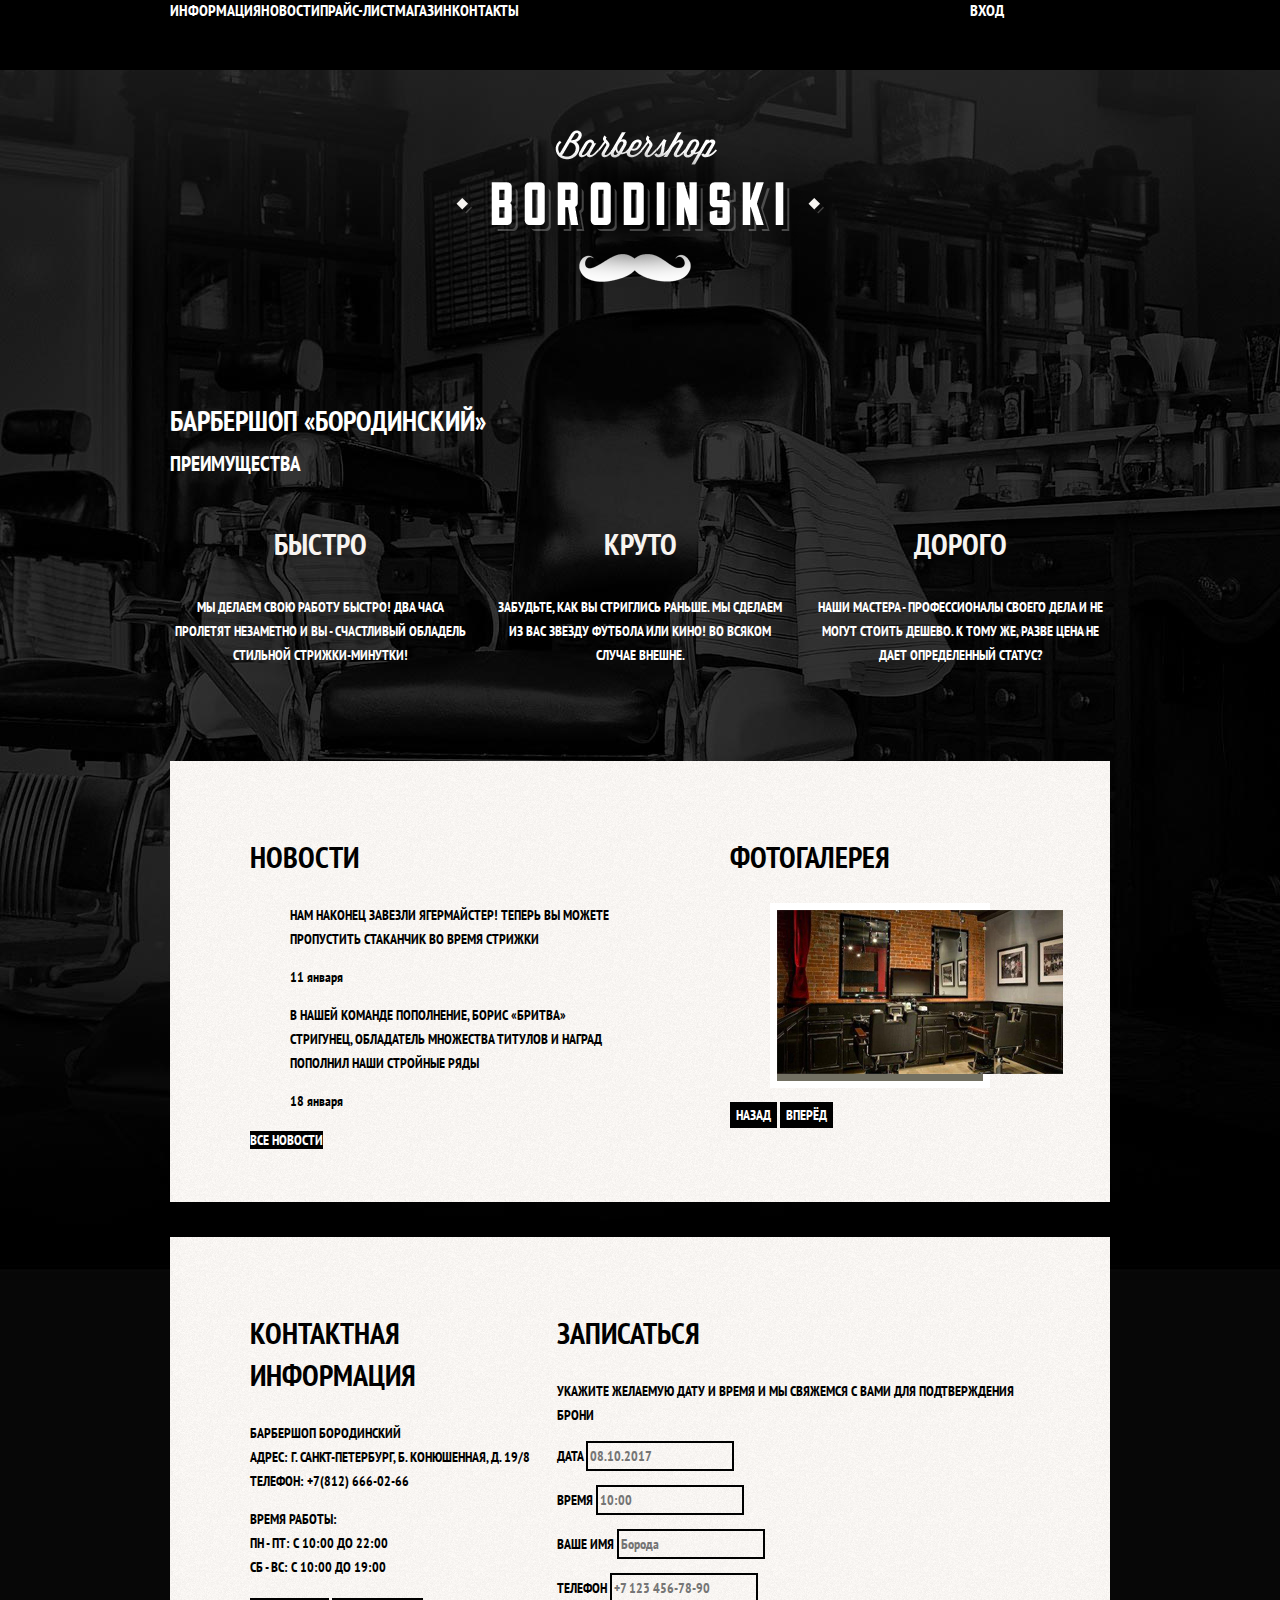
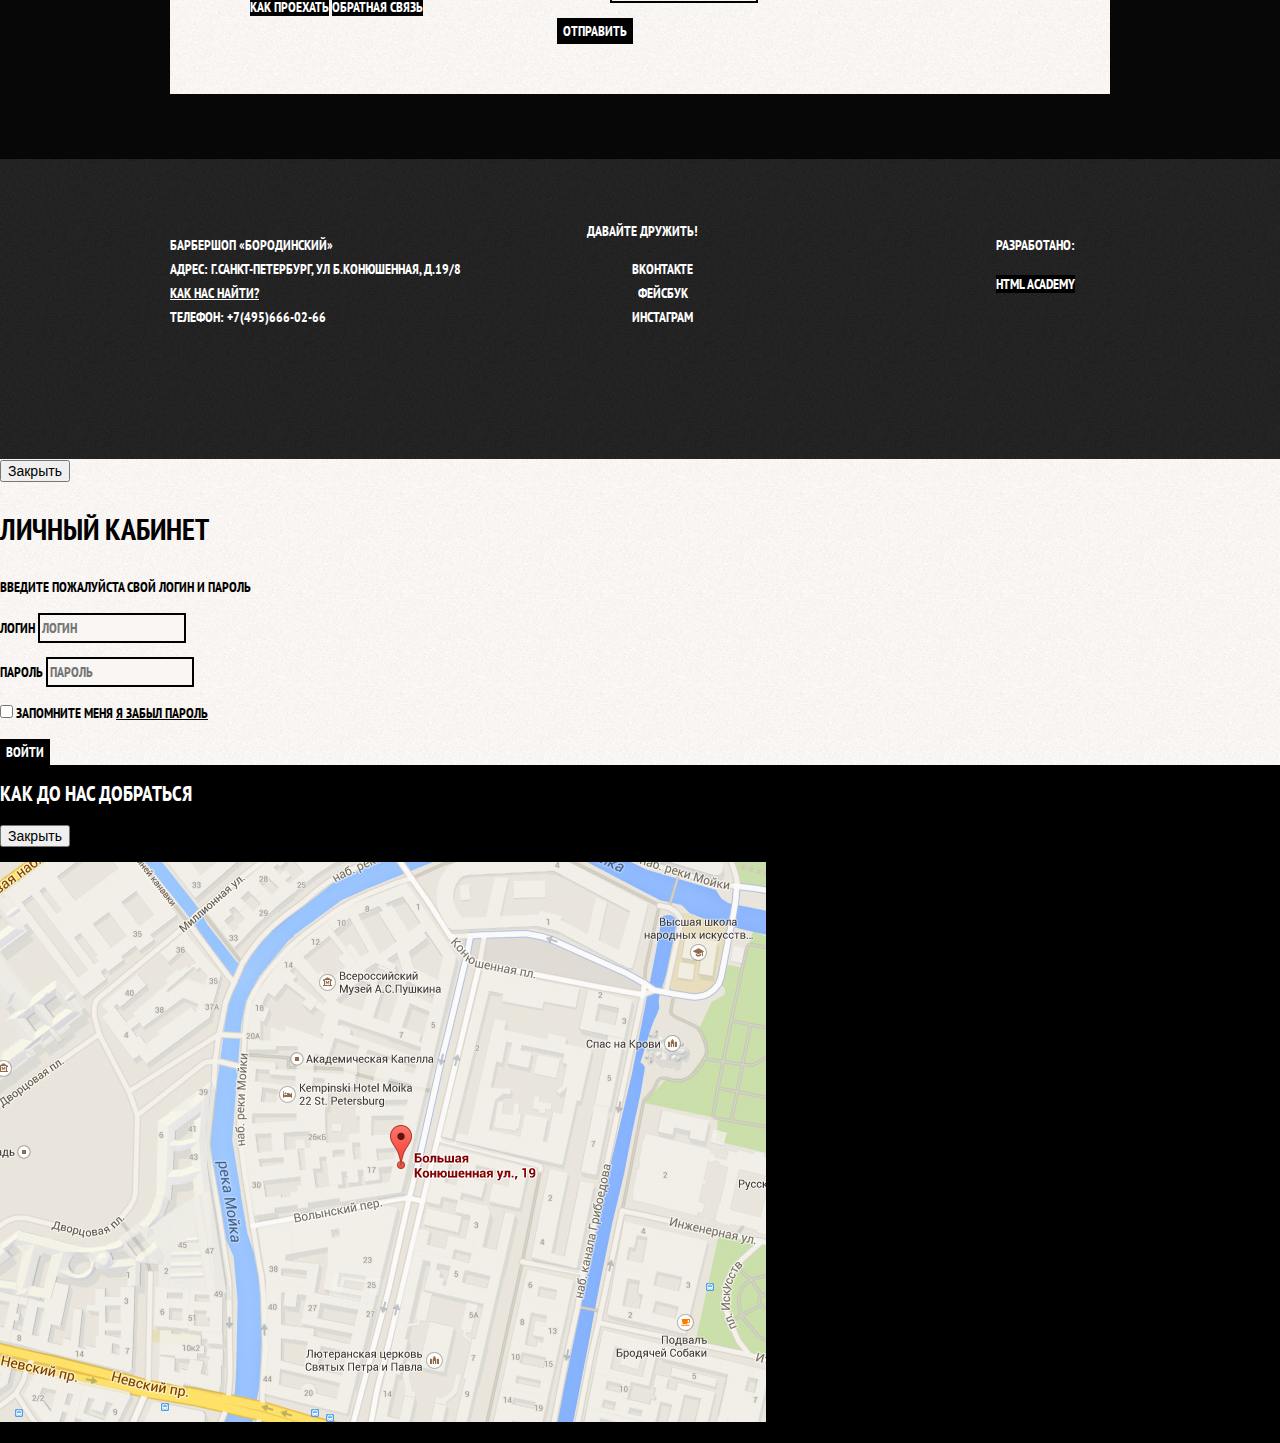
==== commit fc316d3f: "Сетки index, catalog и item." ====
--- a/index.html
+++ b/index.html
@@ -13,28 +13,32 @@
         <div class="index-logo">
           <img src="img/index-logo.png" alt="Барбершоп Бородинский" width="368" height="204">
         </div>
-        <ul class="site-navigation">
-          <li>
-            <a href="info.html">Информация</a>
-          </li>
-          <li>
-            <a href="news.html">Новости</a>
-          </li>
-          <li>
-            <a href="price.html">Прайс-лист</a>
-          </li>
-          <li>
-            <a href="catalog.html">Магазин</a>
-          </li>
-          <li>
-            <a href="contacts.html">Контакты</a>
-          </li>
-        </ul>
-        <ul class="user-navigation">
-          <li class="login">
-            <a class="login-link" href="login.html">Вход</a>
-          </li>
-        </ul>       
+        <div class="main-navigation-wrapper">
+          <div class="container">  
+            <ul class="site-navigation">
+              <li>
+                <a href="info.html">Информация</a>
+              </li>
+              <li>
+                <a href="news.html">Новости</a>
+              </li>
+              <li>
+                <a href="price.html">Прайс-лист</a>
+              </li>
+              <li>
+                <a href="catalog.html">Магазин</a>
+              </li>
+              <li>
+                <a href="contacts.html">Контакты</a>
+              </li>
+            </ul>
+            <ul class="user-navigation">
+              <li class="login">
+                <a class="login-link" href="login.html">Вход</a>
+              </li>
+            </ul>
+          </div>  
+        </div>    
       </nav>
     </header>
     <main class="container">
@@ -135,31 +139,33 @@
       </div>
     </main>
     <footer class="main-footer">
-      <div class="footer-contacts">
-        <p>
-          Барбершоп «Бородинский»<br>
-          Адрес: г.Санкт-Петербург, Ул Б.Конюшенная, д.19/8<br>
-          <a href="map.html">Как нас найти?</a><br>
-          телефон: +7(495)666-02-66
-        </p>
-      </div>
-      <div class="footer-social">
-        <b>Давайте дружить!</b>
-        <ul>
-          <li>
-            <a class="social-btn social-btn-vk" href="#">Вконтакте</a>
-          </li>
-          <li>
-            <a class="social-btn social-btn-fb" href="#">Фейсбук</a>
-          </li>
-          <li>
-            <a class="social-btn social-btn-inst" href="#">Инстаграм</a>
-          </li>
-        </ul>
-      </div>
-      <div class="footer-copyright">
-        <p>Разработано:</p>
-        <a class="btn" href="http://htmlacademy.ru">HTML Academy</a>
+      <div class="container">
+        <div class="footer-contacts">
+          <p>
+            Барбершоп «Бородинский»<br>
+            Адрес: г.Санкт-Петербург, Ул Б.Конюшенная, д.19/8<br>
+            <a href="map.html">Как нас найти?</a><br>
+            телефон: +7(495)666-02-66
+          </p>
+        </div>
+        <div class="footer-social">
+          <b>Давайте дружить!</b>
+          <ul>
+            <li>
+              <a class="social-btn social-btn-vk" href="#">Вконтакте</a>
+            </li>
+            <li>
+              <a class="social-btn social-btn-fb" href="#">Фейсбук</a>
+            </li>
+            <li>
+              <a class="social-btn social-btn-inst" href="#">Инстаграм</a>
+            </li>
+          </ul>
+        </div>
+        <div class="footer-copyright">
+          <p>Разработано:</p>
+          <a class="btn" href="http://htmlacademy.ru">HTML Academy</a>
+        </div>
       </div>
     </footer>
     <section class="modal modal-login">
--- a/css/style.css
+++ b/css/style.css
@@ -46,17 +46,84 @@
   background-color: #663d15;
 }
 
+.container {
+  width: 940px;
+  margin: 0 auto;
+  padding: 0 10px;
+}
+
+.main-header {
+  min-height: 285px;
+  margin-bottom: 75px;
+}
+
+.inner-page .main-header {
+  background-color: #000000;
+  margin-bottom: 50px;
+  min-height: 70px;
+}
+
 .main-navigation {
   font-size: 16px;
   line-height: 20px;
   color: #ffffff;
 
+  background-color: transparent;
+  min-height: 285px;
+  display: flex;
+  flex-direction: column;
+  align-items: center;
+}
+
+.inner-page .main-navigation {
+  min-height: 70px;
+  align-items: flex-start;
+  flex-direction: row;
+}
+
+.index-logo {
+  width: 368px;
+  height: 204px;
+  order: 2;
+}
+
+.inner-page .main-header-logo {
+  width: 111px;
+  height: 24px;
+  padding: 23px 20px;
+  order: 0;
+}
+
+.main-navigation-wrapper {
+  width: 100%;
+  margin-bottom: 60px;
   background-color: #000000;
 }
 
-.site-navigation,
+.main-navigation-wrapper .container {
+  display: flex;
+  justify-content: space-between;
+}
+
+.site-navigation {
+  margin: 0;
+  padding: 0;
+  list-style: none;
+  min-height: 70px;
+  width: 620px;
+  display: flex;
+}
+
 .user-navigation {
-  list-style: none;
+  margin: 0;
+  padding: 0;
+  list-style: none;
+  min-height: 70px;
+  width: 140px;
+}
+
+.inner-page .user-navigation {
+  margin-left: auto;
 }
 
 .site-navigation a,
@@ -71,12 +138,23 @@
   background-color: #242424;
 }
 
+.features {
+  margin-bottom: 80px;
+}
+
 .features-list {
-  list-style: none;
+  margin: 0;
+  padding: 0;
+  list-style: none;
+  min-height: 170px;
+  display: flex;
+  justify-content: space-between;
 }
 
 .features-item {
   text-align: center;
+  min-height: 170px;
+  width: 300px;
 }
 
 .features-item .features-name {
@@ -92,6 +170,20 @@
   background-image: url(../img/bg-main-block.png);
   background-position: 0 0;
   background-repeat: repeat;
+  padding: 50px 80px;
+  display: flex;
+  justify-content: space-between;
+  margin-bottom: 35px;
+}
+
+.news {
+  width: 380px;
+  min-height: 315px;
+}
+
+.gallery {
+  width: 300px;
+  min-height: 315px;
 }
 
 .index-columns h2 {
@@ -124,12 +216,20 @@
 }
 
 .page-title {
+  margin: 0;
+  margin-bottom: 15px;
+  padding: 0;
   font-size: 30px;
   line-height: 42px;
 }
 
 .breadcrumbs {
-  list-style: none;
+  margin: 0;
+  padding: 0;
+  margin-bottom: 50px;
+  list-style: none;
+  min-height: 24px;
+  display: flex;
 }
 
 .breadcrumbs a {
@@ -145,6 +245,16 @@
   color: #aba9a7;
 }
 
+.catalog-columns {
+  display: flex;
+  justify-content: space-between;
+}
+
+.filters {
+  width: 180px;
+  min-height: 687px;
+}
+
 .filter fieldset {
   border: none;
 }
@@ -170,13 +280,31 @@
   opacity: 0.5;
 }
 
+.catalog {
+  width: 700px;
+  min-height: 687px;
+}
+
 .catalog-list {
-  list-style: none;
+  padding: 0;
+  margin: 0;
+  list-style: none;
+  display: flex;
+  flex-wrap: wrap;
+  margin-bottom: 25px;
 }
 
 .catalog-item {
   background-color: #f7f7f7;
   box-shadow: 0 0 10px rgba(0, 0, 0, 0.1);
+  width: 220px;
+  min-height: 285px;
+  margin-bottom: 20px;
+  margin-right: 20px;
+}
+
+.catalog-item:nth-child(3n) {
+  margin-right: 0;
 }
 
 .catalog-item:hover {
@@ -210,7 +338,11 @@
 }
 
 .paginator-list {
-  list-style: none;
+  margin: 0;
+  padding: 0;
+  list-style: none;
+  min-height: 47px;
+  display: flex;
 }
 
 .paginator-item a {
@@ -234,8 +366,17 @@
   background-color: #ffffff;
 }
 
+.product-photos {
+  width: 460px;
+  min-height: 677px;
+}
+
 .product-photo-preview {
-  list-style: none;
+  margin: 0;
+  padding: 0;
+  list-style: none;
+  display: flex;
+  justify-content: space-between;
 }
 
 .product-photo-preview li {
@@ -258,6 +399,11 @@
   background-color: #e5e5e5;
 }
 
+.product-info {
+  width: 390px;
+  min-height: 667px;
+}
+
 .product-info h3 {
   font-size: 24px;
   line-height: 30px;
@@ -275,6 +421,24 @@
 
   background-position: 0 0;
   background-repeat: repeat;
+  margin-top: 65px;
+  min-height: 180px;
+  padding: 60px 0;
+}
+
+.inner-page .main-footer {
+  margin-top: 45px;
+}
+
+.main-footer .container {
+  display: flex;
+}
+
+.footer-contacts {
+  width: 320px;
+  margin: 0;
+  min-height: 100px;
+  margin-right: 80px;
 }
 
 .footer-contacts a {
@@ -289,6 +453,8 @@
 
 .footer-social {
   text-align: center;
+  width: 145px;
+  min-height: 100px;
 }
 
 .footer-social ul {
@@ -301,6 +467,10 @@
 
 .footer-copyright {
   text-align: center;
+  width: 150px;
+  margin: 0;
+  min-height: 100px;
+  margin-left: auto;
 }
 
 .footer-copyright .btn:hover,
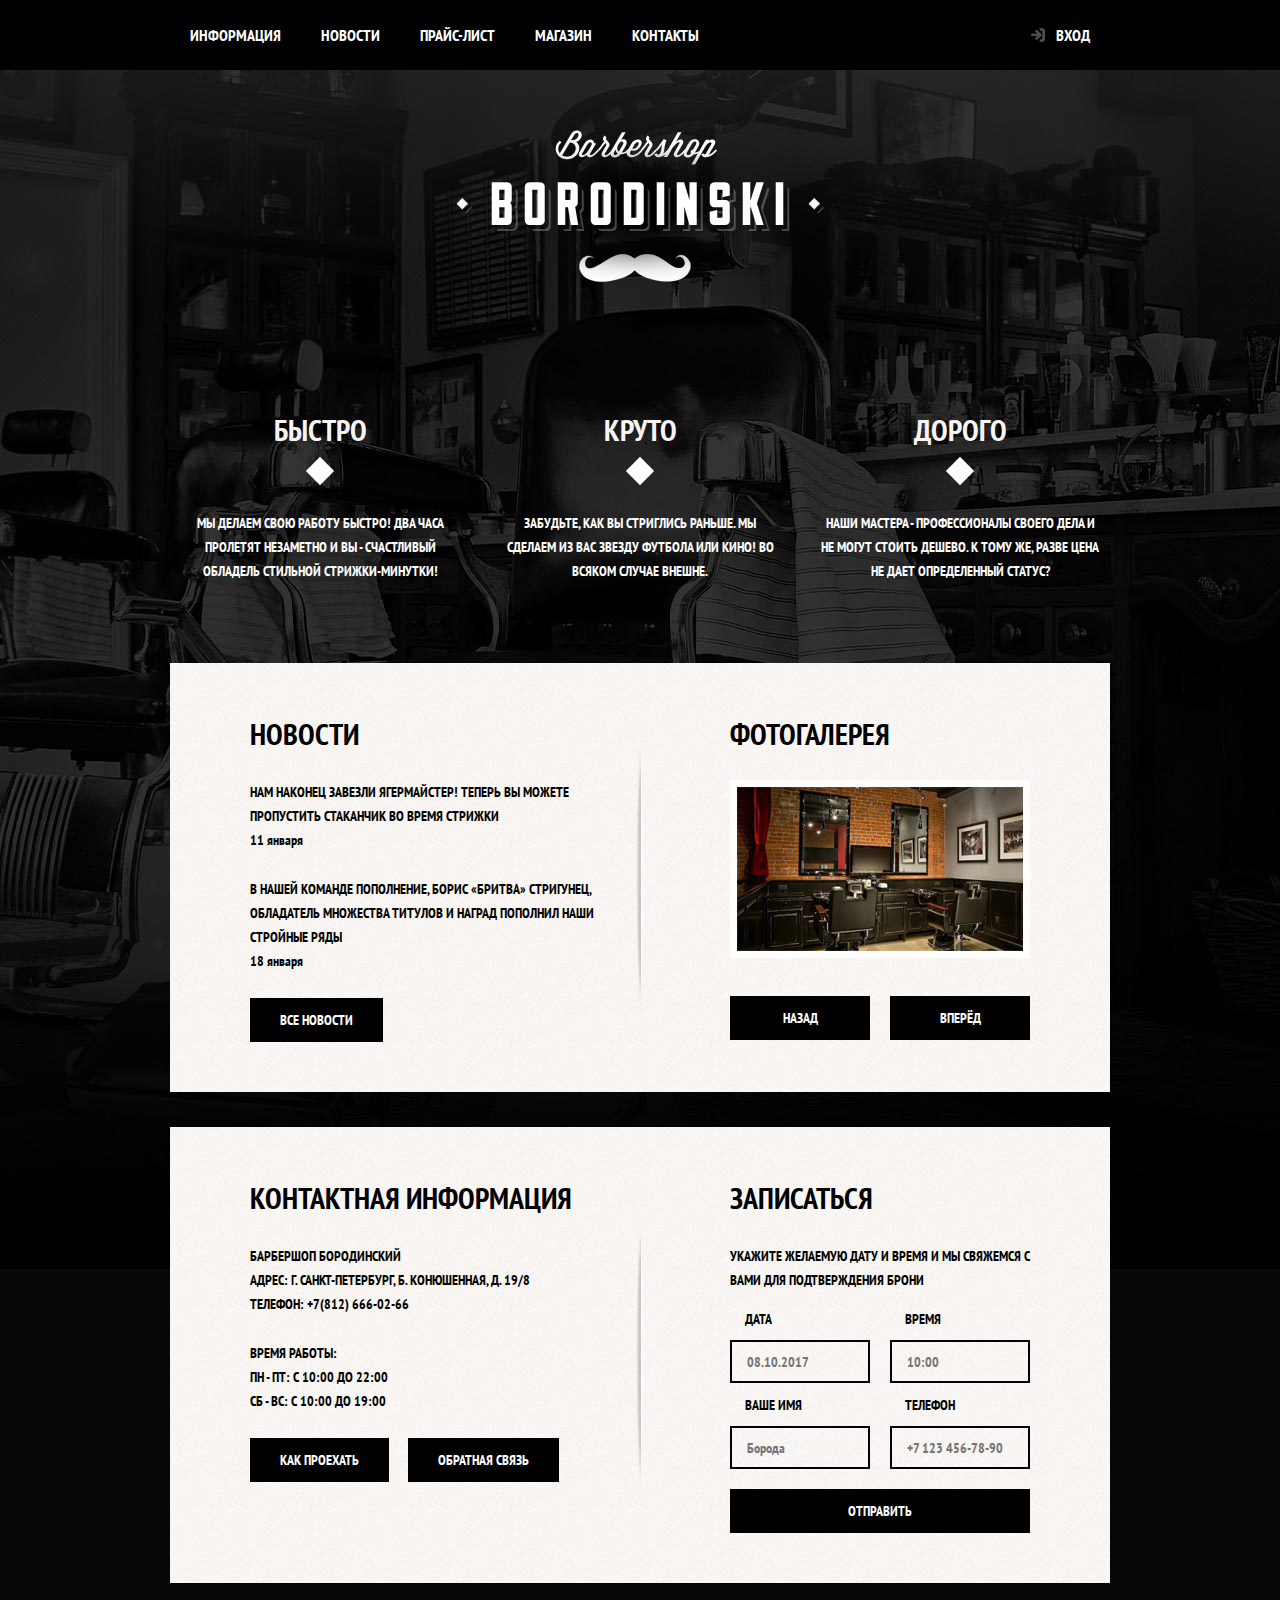
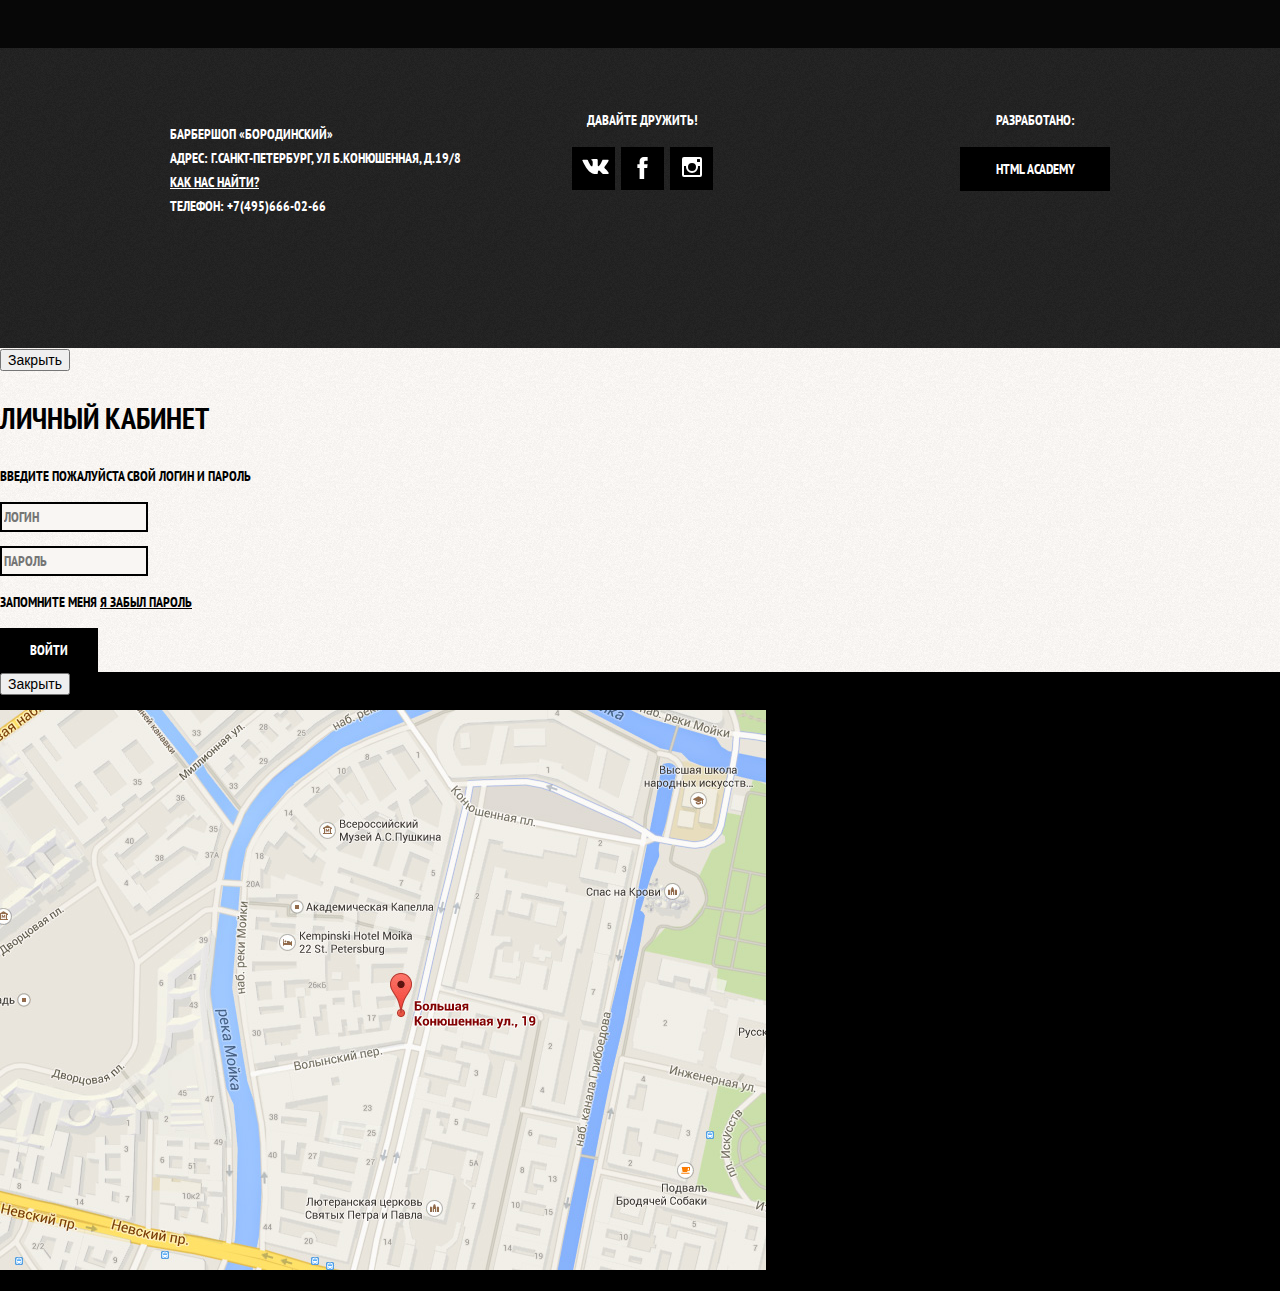
==== commit 576e1941: "Декоративные элементы главной страницы." ====
--- a/index.html
+++ b/index.html
@@ -85,13 +85,15 @@
         </section>
         <section class="gallery">
           <h2>Фотогалерея</h2>
-          <figure class="gallery-content">
-            <a href="#">
-              <img src="img/studio.jpg" alt="Интерьер" width="286" height="164">
-            </a>
-          </figure>
-          <button class="btn gallery-btn gallery-btn-back" type="button">Назад</button>
-          <button class="btn gallery-btn gallery-btn-next" type="button">Вперёд</button>
+          <div class="gallery-container">
+            <figure class="gallery-content">
+              <a href="#">
+                <img src="img/studio.jpg" alt="Интерьер" width="286" height="164">
+              </a>
+            </figure>
+            <button class="btn gallery-btn gallery-btn-back" type="button">Назад</button>
+            <button class="btn gallery-btn gallery-btn-next" type="button">Вперёд</button>
+          </div>
         </section>
       </div>
       <div class="index-columns">
@@ -152,18 +154,27 @@
           <b>Давайте дружить!</b>
           <ul>
             <li>
-              <a class="social-btn social-btn-vk" href="#">Вконтакте</a>
+              <a class="social-btn social-btn-vk" href="#">
+                <span class="visually-hidden">Вконтакте</span>
+                <svg xmlns="http://www.w3.org/2000/svg" width="27" height="15" viewBox="0 0 26.14 14.91"><path d="M26 13.47l-.09-.17a13.55 13.55 0 0 0-2.6-3q-.87-.83-1.1-1.12A1 1 0 0 1 22 8a10.27 10.27 0 0 1 1.22-1.78l.88-1.16q2.35-3.13 2-4L26 .94a.8.8 0 0 0-.4-.22 2.14 2.14 0 0 0-.87 0h-3.92a.51.51 0 0 0-.27 0h-.3a.6.6 0 0 0-.15.14.93.93 0 0 0-.14.24 22.22 22.22 0 0 1-1.46 3.06q-.5.84-.93 1.46a7 7 0 0 1-.71.91 4.94 4.94 0 0 1-.52.47q-.23.18-.35.15l-.23-.05a.9.9 0 0 1-.31-.33 1.49 1.49 0 0 1-.16-.53V1.6a3.14 3.14 0 0 0 0-.62 2.12 2.12 0 0 0-.14-.44.73.73 0 0 0-.28-.33 1.57 1.57 0 0 0-.46-.18A9 9 0 0 0 12.57 0a8.93 8.93 0 0 0-3.25.33 1.83 1.83 0 0 0-.52.41q-.25.3-.07.33a1.67 1.67 0 0 1 1.16.59l.08.16a2.6 2.6 0 0 1 .19.63 6.32 6.32 0 0 1 .12 1 10.59 10.59 0 0 1 0 1.7q-.07.71-.13 1.1a2.21 2.21 0 0 1-.18.64 2.69 2.69 0 0 1-.16.3l-.07.07a1 1 0 0 1-.37.07.86.86 0 0 1-.46-.19 3.27 3.27 0 0 1-.56-.52 7 7 0 0 1-.66-.93q-.37-.6-.76-1.42l-.22-.39q-.2-.38-.56-1.11t-.62-1.43A.9.9 0 0 0 5.2.9h-.07a.93.93 0 0 0-.22-.16A1.44 1.44 0 0 0 4.6.65L.87.68A1 1 0 0 0 .1.94L0 1a.44.44 0 0 0 0 .22 1.08 1.08 0 0 0 .08.37Q.9 3.53 1.86 5.31t1.66 2.87Q4.23 9.27 5 10.24t1 1.24l.37.41.34.33a8.06 8.06 0 0 0 1 .78 16.34 16.34 0 0 0 1.4.9 7.6 7.6 0 0 0 1.79.72 6.19 6.19 0 0 0 2 .22h1.57a1.08 1.08 0 0 0 .72-.3l.05-.07a.9.9 0 0 0 .1-.25 1.38 1.38 0 0 0 0-.37 4.48 4.48 0 0 1 .09-1.05 2.77 2.77 0 0 1 .23-.71 1.74 1.74 0 0 1 .29-.4 1.19 1.19 0 0 1 .23-.2h.11a.86.86 0 0 1 .77.21 4.52 4.52 0 0 1 .83.79q.39.47.93 1.05a6.41 6.41 0 0 0 1 .87l.27.16a3.31 3.31 0 0 0 .71.3 1.53 1.53 0 0 0 .76.07l3.48-.05a1.58 1.58 0 0 0 .8-.17.68.68 0 0 0 .34-.37 1.06 1.06 0 0 0 0-.46 1.71 1.71 0 0 0-.1-.36z" fill="#fff"/></svg>
+              </a>
             </li>
             <li>
-              <a class="social-btn social-btn-fb" href="#">Фейсбук</a>
+              <a class="social-btn social-btn-fb" href="#">
+                <span class="visually-hidden">Фейсбук</span>
+                <svg xmlns="http://www.w3.org/2000/svg" width="19" height="22" viewBox="0 0 10.15 21.74"><path d="M3.34 1.12A4.77 4.77 0 0 1 6.53 0h3.61v3.81H7.81a1.07 1.07 0 0 0-1.09.83v2.55h3.42c-.08 1.23-.24 2.45-.41 3.67h-3v10.87H2.21V10.86H0V7.21h2.19V3.66a3.83 3.83 0 0 1 1.15-2.54z" fill="#fff"/></svg>
+              </a>
             </li>
             <li>
-              <a class="social-btn social-btn-inst" href="#">Инстаграм</a>
+              <a class="social-btn social-btn-inst" href="#">
+                <span class="visually-hidden">Инстаграм</span>
+                <svg xmlns="http://www.w3.org/2000/svg" width="20" height="20" viewBox="0 0 20 20"><path d="M18 0H2a2 2 0 0 0-2 2v16a2 2 0 0 0 2 2h16a2 2 0 0 0 2-2V2a2 2 0 0 0-2-2zm-8 6a4 4 0 1 1-4 4 4 4 0 0 1 4-4zM2.5 18a.47.47 0 0 1-.5-.5V9h2.1a3.4 3.4 0 0 0-.1 1 6 6 0 1 0 12 0 3.4 3.4 0 0 0-.1-1H18v8.5a.47.47 0 0 1-.5.5zM18 4.5a.47.47 0 0 1-.5.5h-2a.47.47 0 0 1-.5-.5v-2a.47.47 0 0 1 .5-.5h2a.47.47 0 0 1 .5.5z" fill="#fff"/></svg>
+              </a>
             </li>
           </ul>
         </div>
         <div class="footer-copyright">
-          <p>Разработано:</p>
+          <b>Разработано:</b>
           <a class="btn" href="http://htmlacademy.ru">HTML Academy</a>
         </div>
       </div>
--- a/css/style.css
+++ b/css/style.css
@@ -28,9 +28,31 @@
   text-decoration: none;
 }
 
+img {
+  max-width: 100%;
+  height: auto;
+}
+
+.visually-hidden:not(:focus):not(:active),
+input[type="checkbox"].visually-hidden,
+input[type="radio"].visually-hidden {
+  position: absolute;
+  width: 1px;
+  height: 1px;
+  margin: -1px;
+  border: 0;
+  padding: 0;
+  white-space: nowrap;
+  clip-path: inset(100%);
+  clip: rect(0 0 0 0);
+  overflow: hidden;
+}
+
 .btn {
   font: inherit;
-
+  display: inline-block;
+  padding: 10px 30px;
+  margin-right: 16px;
   text-align: center;
   color: #ffffff;
   vertical-align: middle;
@@ -46,10 +68,25 @@
   background-color: #663d15;
 }
 
+.btn.disabled,
+.btn:disabled {
+  cursor: default;
+  opacity: 0.5;
+  background-color: #000000;
+}
+
 .container {
   width: 940px;
   margin: 0 auto;
   padding: 0 10px;
+}
+
+.inner-page {
+  color: #000000;
+  background-color: #f9f6f3;
+  background-image: url("img/bg-main-block.png");
+  background-position: 0 0;
+  background-repeat: repeat;
 }
 
 .main-header {
@@ -112,14 +149,16 @@
   min-height: 70px;
   width: 620px;
   display: flex;
+  flex-wrap: wrap;
 }
 
 .user-navigation {
   margin: 0;
   padding: 0;
   list-style: none;
+  display: flex;
   min-height: 70px;
-  width: 140px;
+  max-width: 140px;
 }
 
 .inner-page .user-navigation {
@@ -129,6 +168,8 @@
 .site-navigation a,
 .user-navigation a {
   color: #ffffff;
+  display: block;
+  padding: 25px 20px;
 }
 
 .site-navigation a:hover,
@@ -138,6 +179,28 @@
   background-color: #242424;
 }
 
+.user-navigation .login-link {
+  padding-left: 50px;
+  position: relative;
+}
+
+.login-link::before {
+  content: "";
+  position: absolute;
+  width: 16px;
+  height: 18px;
+  background: url(../img/login.svg) no-repeat 0 0;
+  opacity: 0.3;
+  top: 27px;
+  left: 24px;
+}
+
+.login-link:hover::before,
+.login-link:focus::before,
+.login-link:active::before {
+  opacity: 1;
+}
+
 .features {
   margin-bottom: 80px;
 }
@@ -161,19 +224,47 @@
   font-size: 30px;
   line-height: 42px;
   color: #f7f4f1;
+  margin: 0;
+  margin-bottom: 60px;
+  position: relative;
+}
+
+.features-name::after {
+  content: "";
+  position: absolute;
+  width: 20px;
+  height: 20px;
+  bottom: -30px;
+  left: 50%;
+  margin-left: -10px;
+  background-color: #ffffff;
+  transform: rotate(45deg);
+}
+
+.features-item p {
+  margin: 0 10px;
 }
 
 .index-columns {
   color: #000000;
 
   background-color: #f9f6f3;
-  background-image: url(../img/bg-main-block.png);
-  background-position: 0 0;
-  background-repeat: repeat;
+  background-image: 
+    url(../img/separator.png),
+    url(../img/bg-main-block.png);
+  background-position: center, 0 0;
+  background-repeat: no-repeat, repeat;
   padding: 50px 80px;
   display: flex;
   justify-content: space-between;
   margin-bottom: 35px;
+}
+
+.index-columns h2 {
+  margin: 0;
+  margin-bottom: 25px;
+  font-size: 30px;
+  line-height: 42px;
 }
 
 .news {
@@ -181,30 +272,107 @@
   min-height: 315px;
 }
 
+.news-list {
+  list-style: none;
+  margin: 0;
+  margin-bottom: 25px;
+  padding: 0;
+}
+
+.news-item {
+  margin-bottom: 25px;
+}
+
+.news-item p {
+  margin: 0;
+}
+
+.news-item time {
+  text-transform: none;
+}
+
 .gallery {
   width: 300px;
   min-height: 315px;
 }
 
-.index-columns h2 {
-  font-size: 30px;
-  line-height: 42px;
-}
-
-.news-list {
-  list-style: none;
-}
-
-.news-item time {
-  text-transform: none;
+.gallery-container {
+  height: 260px;
+  position: relative;
+  width: 300px;
 }
 
 .gallery-content {
+  height: 164px;
+  margin: 0;
   background-color: #727062;
   border: 7px solid #ffffff;
 }
 
+.gallery-content img {
+  width: 286px;
+  height: 164px;
+}
+
+.gallery-btn {
+  box-sizing: border-box;
+  width: 140px;
+  margin: 0;
+  position: absolute;
+  bottom: 0;
+}
+
+.gallery-btn-back {
+  left: 0;
+}
+
+.gallery-btn-next {
+  right: 0;
+}
+
+.contacts {
+  width: 380px;
+}
+
+.contacts p {
+  margin: 0;
+  margin-bottom: 25px;
+}
+
+.appointment {
+  width: 300px;
+}
+
+.appointment-info {
+  margin: 0;
+  margin-bottom: 15px;
+}
+
+.appointment-form {
+  display: flex;
+  flex-wrap: wrap;
+  justify-content: space-between;
+}
+
+.appointment-item {
+  width: 140px;
+  margin: 0;
+  margin-bottom: 10px;
+}
+
+.appointment-item label {
+  display: block;
+  margin-bottom: 9px;
+  margin-left: 15px;
+}
+
 .appointment-item input {
+  box-sizing: border-box;
+  width: 140px;
+  padding-top: 8px;
+  padding-left: 15px;
+  padding-right: 15px;
+  padding-bottom: 7px;
   font: inherit;
 
   background-color: transparent;
@@ -213,6 +381,13 @@
 
 .appointment-item input:focus {
   border-color: #663d15;
+}
+
+.appointment .btn {
+  display: block;
+  width: 100%;
+  margin-top: 10px;
+  margin-right: 0;
 }
 
 .page-title {
@@ -437,7 +612,6 @@
 .footer-contacts {
   width: 320px;
   margin: 0;
-  min-height: 100px;
   margin-right: 80px;
 }
 
@@ -459,10 +633,36 @@
 
 .footer-social ul {
   list-style: none;
+  width: 141px;
+  display: flex;
+  flex-wrap: wrap;
+  justify-content: space-between;
+  margin: 0 auto;
+  padding: 0;
+}
+
+.footer-social b,
+.footer-copyright b {
+  display: block;
+  margin-bottom: 15px;
 }
 
 .social-btn {
-  color: #ffffff;
+  background-color: #000000;
+  width: 23px;
+  height: 23px;
+  display: block;
+  padding: 10px;
+}
+
+.social-btn:hover,
+.social-btn:focus {
+  background-color: #ffffff;
+}
+
+.social-btn:hover path,
+.social-btn:focus path {
+  fill: #000000;
 }
 
 .footer-copyright {
@@ -471,6 +671,11 @@
   margin: 0;
   min-height: 100px;
   margin-left: auto;
+}
+
+.footer-copyright .btn {
+  display: block;
+  margin-right: 0;
 }
 
 .footer-copyright .btn:hover,
